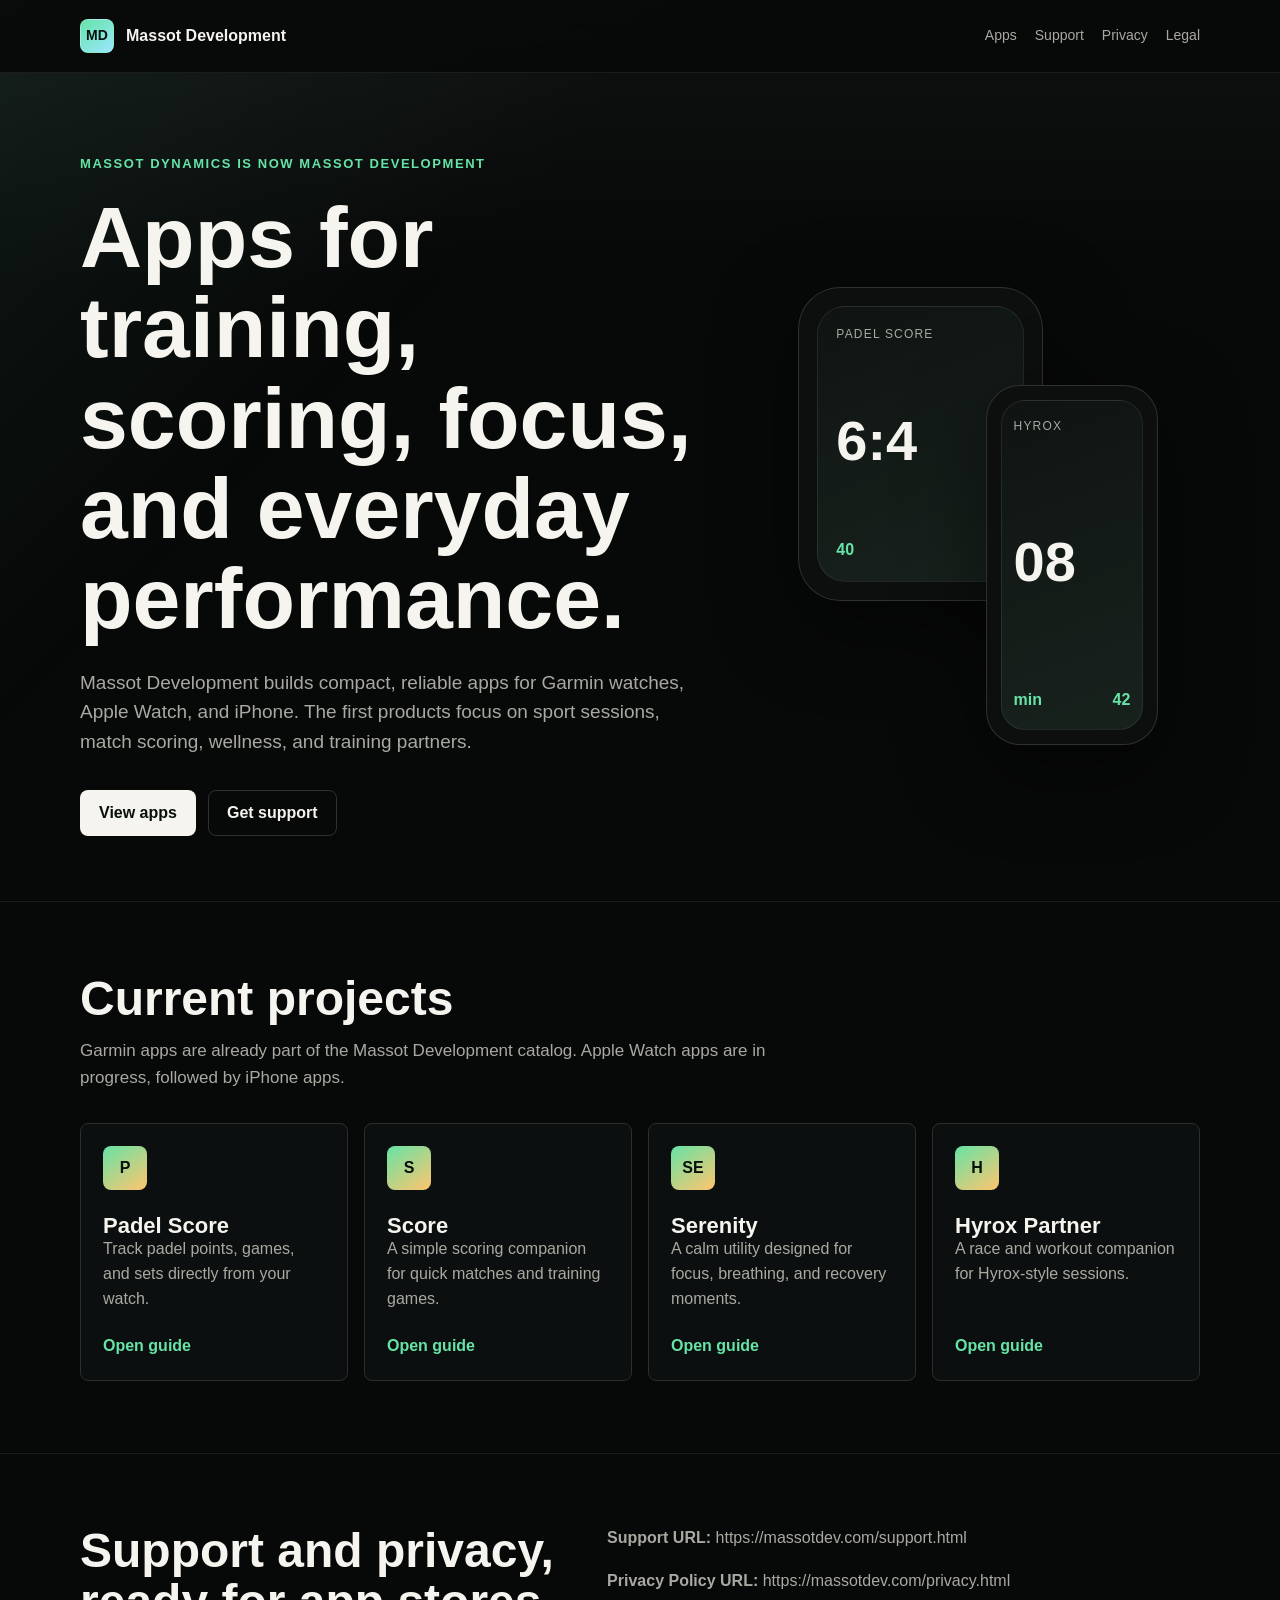
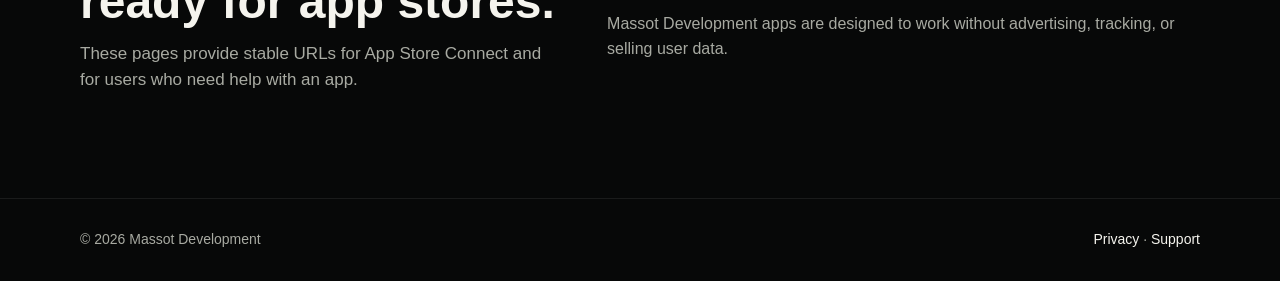
==== index.html @ d807cfc4 "Add Massot Development homepage" ====
<!doctype html>
<html lang="en">
<head>
  <meta charset="utf-8">
  <meta name="viewport" content="width=device-width, initial-scale=1">
  <title>Massot Development</title>
  <meta name="description" content="Massot Development creates focused sport, wellness, and everyday apps for Garmin watches, Apple Watch, and iPhone.">
  <link rel="stylesheet" href="/styles.css">
</head>
<body>
  <div class="page">
    <header class="header">
      <nav class="nav" aria-label="Main navigation">
        <a class="brand" href="/">
          <span class="brand-mark">MD</span>
          <span>Massot Development</span>
        </a>
        <div class="nav-links">
          <a href="/apps.html">Apps</a>
          <a href="/support.html">Support</a>
          <a href="/privacy.html">Privacy</a>
          <a href="/legal.html">Legal</a>
        </div>
      </nav>
    </header>

    <main>
      <div class="shell hero">
        <div>
          <p class="kicker">Massot Dynamics is now Massot Development</p>
          <h1>Apps for training, scoring, focus, and everyday performance.</h1>
          <p class="lead">Massot Development builds compact, reliable apps for Garmin watches, Apple Watch, and iPhone. The first products focus on sport sessions, match scoring, wellness, and training partners.</p>
          <div class="actions">
            <a class="button" href="/apps.html">View apps</a>
            <a class="button secondary" href="/support.html">Get support</a>
          </div>
        </div>

        <div class="device-board" aria-hidden="true">
          <div class="watch-stack">
            <div class="watch">
              <div class="screen">
                <span class="micro-label">Padel Score</span>
                <span class="score">6:4</span>
                <div class="stat-row"><span>40</span><span>30</span></div>
              </div>
            </div>
            <div class="phone">
              <div class="screen">
                <span class="micro-label">Hyrox</span>
                <span class="score">08</span>
                <div class="stat-row"><span>min</span><span>42</span></div>
              </div>
            </div>
          </div>
        </div>
      </div>

      <section>
        <div class="shell">
          <div class="section-head">
            <h2>Current projects</h2>
            <p>Garmin apps are already part of the Massot Development catalog. Apple Watch apps are in progress, followed by iPhone apps.</p>
          </div>
          <div class="grid">
            <article class="card">
              <div>
                <div class="app-icon">P</div>
                <h3>Padel Score</h3>
                <p>Track padel points, games, and sets directly from your watch.</p>
              </div>
              <a class="card-link" href="/apps/padel-score.html">Open guide</a>
            </article>
            <article class="card">
              <div>
                <div class="app-icon">S</div>
                <h3>Score</h3>
                <p>A simple scoring companion for quick matches and training games.</p>
              </div>
              <a class="card-link" href="/apps/score.html">Open guide</a>
            </article>
            <article class="card">
              <div>
                <div class="app-icon">SE</div>
                <h3>Serenity</h3>
                <p>A calm utility designed for focus, breathing, and recovery moments.</p>
              </div>
              <a class="card-link" href="/apps/serenity.html">Open guide</a>
            </article>
            <article class="card">
              <div>
                <div class="app-icon">H</div>
                <h3>Hyrox Partner</h3>
                <p>A race and workout companion for Hyrox-style sessions.</p>
              </div>
              <a class="card-link" href="/apps/hyrox-partner.html">Open guide</a>
            </article>
          </div>
        </div>
      </section>

      <section>
        <div class="shell two-col">
          <div class="section-head">
            <h2>Support and privacy, ready for app stores.</h2>
            <p>These pages provide stable URLs for App Store Connect and for users who need help with an app.</p>
          </div>
          <div class="text-block">
            <p><strong>Support URL:</strong> <a href="https://massotdev.com/support.html">https://massotdev.com/support.html</a></p>
            <p><strong>Privacy Policy URL:</strong> <a href="https://massotdev.com/privacy.html">https://massotdev.com/privacy.html</a></p>
            <p>Massot Development apps are designed to work without advertising, tracking, or selling user data.</p>
          </div>
        </div>
      </section>
    </main>

    <footer class="footer">
      <div class="footer-inner">
        <span>© 2026 Massot Development</span>
        <span><a href="/privacy.html">Privacy</a> · <a href="/support.html">Support</a></span>
      </div>
    </footer>
  </div>
</body>
</html>
---- styles.css ----
:root {
  color-scheme: dark;
  --bg: #070808;
  --panel: #101312;
  --panel-2: #151817;
  --text: #f5f4ee;
  --muted: #a8aaa2;
  --line: #2a2f2b;
  --accent: #66e3a6;
  --accent-2: #9be7ff;
  --warn: #ffc56d;
  --radius: 8px;
}

* {
  box-sizing: border-box;
}

html {
  scroll-behavior: smooth;
}

body {
  margin: 0;
  background: var(--bg);
  color: var(--text);
  font-family: -apple-system, BlinkMacSystemFont, "Segoe UI", Roboto, Helvetica, Arial, sans-serif;
  line-height: 1.55;
}

body::before {
  content: "";
  position: fixed;
  inset: 0;
  pointer-events: none;
  background:
    linear-gradient(135deg, rgba(102, 227, 166, 0.08), transparent 34%),
    linear-gradient(180deg, rgba(255, 255, 255, 0.04), transparent 32%);
}

a {
  color: inherit;
  text-decoration: none;
}

p {
  margin: 0;
}

.page {
  min-height: 100vh;
  position: relative;
}

.header {
  position: sticky;
  top: 0;
  z-index: 10;
  border-bottom: 1px solid rgba(255, 255, 255, 0.08);
  background: rgba(7, 8, 8, 0.88);
  backdrop-filter: blur(16px);
}

.nav {
  width: min(1120px, calc(100% - 32px));
  margin: 0 auto;
  min-height: 72px;
  display: flex;
  align-items: center;
  justify-content: space-between;
  gap: 24px;
}

.brand {
  display: inline-flex;
  align-items: center;
  gap: 12px;
  font-weight: 700;
  letter-spacing: 0;
}

.brand-mark {
  width: 34px;
  height: 34px;
  border: 1px solid rgba(255, 255, 255, 0.16);
  border-radius: 8px;
  display: grid;
  place-items: center;
  color: #08100d;
  background: linear-gradient(145deg, var(--accent), var(--accent-2));
  font-size: 14px;
  font-weight: 800;
}

.nav-links {
  display: flex;
  align-items: center;
  gap: 18px;
  color: var(--muted);
  font-size: 14px;
}

.nav-links a:hover,
.nav-links a[aria-current="page"] {
  color: var(--text);
}

.shell {
  width: min(1120px, calc(100% - 32px));
  margin: 0 auto;
}

.hero {
  min-height: calc(100vh - 72px);
  display: grid;
  grid-template-columns: minmax(0, 1.05fr) minmax(300px, 0.75fr);
  align-items: center;
  gap: 56px;
  padding: 64px 0 48px;
}

.kicker {
  color: var(--accent);
  font-size: 13px;
  font-weight: 700;
  letter-spacing: 0.12em;
  text-transform: uppercase;
  margin-bottom: 18px;
}

h1,
h2,
h3 {
  line-height: 1.05;
  margin: 0;
  letter-spacing: 0;
}

h1 {
  max-width: 780px;
  font-size: clamp(42px, 8vw, 86px);
}

h2 {
  font-size: clamp(30px, 4vw, 48px);
}

h3 {
  font-size: 22px;
}

.lead {
  max-width: 650px;
  margin-top: 24px;
  color: var(--muted);
  font-size: 19px;
}

.actions {
  display: flex;
  flex-wrap: wrap;
  gap: 12px;
  margin-top: 34px;
}

.button {
  min-height: 46px;
  display: inline-flex;
  align-items: center;
  justify-content: center;
  border-radius: 8px;
  padding: 0 18px;
  font-weight: 700;
  border: 1px solid rgba(255, 255, 255, 0.16);
  background: var(--text);
  color: #07100b;
}

.button.secondary {
  background: transparent;
  color: var(--text);
}

.device-board {
  min-height: 520px;
  display: grid;
  place-items: center;
}

.watch-stack {
  width: min(360px, 100%);
  aspect-ratio: 0.72;
  position: relative;
}

.watch,
.phone {
  position: absolute;
  border: 1px solid rgba(255, 255, 255, 0.14);
  background: #0c0f0e;
  box-shadow: 0 24px 80px rgba(0, 0, 0, 0.5);
}

.watch {
  width: 68%;
  aspect-ratio: 0.78;
  border-radius: 42px;
  left: 0;
  top: 42px;
  padding: 18px;
}

.phone {
  width: 48%;
  aspect-ratio: 0.48;
  border-radius: 34px;
  right: 0;
  bottom: 0;
  padding: 14px;
}

.screen {
  width: 100%;
  height: 100%;
  border-radius: 28px;
  background: linear-gradient(160deg, #0f1412, #18221d);
  border: 1px solid rgba(255, 255, 255, 0.08);
  padding: 18px;
  display: flex;
  flex-direction: column;
  justify-content: space-between;
}

.phone .screen {
  border-radius: 24px;
  padding: 16px 12px;
}

.score {
  font-size: 56px;
  font-weight: 800;
  line-height: 1;
}

.micro-label {
  color: var(--muted);
  font-size: 12px;
  text-transform: uppercase;
  letter-spacing: 0.1em;
}

.stat-row {
  display: flex;
  justify-content: space-between;
  gap: 10px;
  color: var(--accent);
  font-weight: 800;
}

section {
  padding: 72px 0;
  border-top: 1px solid rgba(255, 255, 255, 0.08);
}

.section-head {
  max-width: 720px;
  margin-bottom: 32px;
}

.section-head p {
  margin-top: 14px;
  color: var(--muted);
  font-size: 17px;
}

.grid {
  display: grid;
  grid-template-columns: repeat(4, minmax(0, 1fr));
  gap: 16px;
}

.card {
  min-height: 230px;
  border: 1px solid var(--line);
  border-radius: var(--radius);
  background: rgba(16, 19, 18, 0.72);
  padding: 22px;
  display: flex;
  flex-direction: column;
  justify-content: space-between;
}

.card p,
.text-block p,
.legal p,
.legal li {
  color: var(--muted);
}

.app-icon {
  width: 44px;
  height: 44px;
  border-radius: 8px;
  display: grid;
  place-items: center;
  color: #07100b;
  font-weight: 900;
  background: linear-gradient(145deg, var(--accent), var(--warn));
  margin-bottom: 24px;
}

.card-link {
  margin-top: 22px;
  color: var(--accent);
  font-weight: 700;
}

.two-col {
  display: grid;
  grid-template-columns: 0.9fr 1.1fr;
  gap: 42px;
  align-items: start;
}

.text-block {
  display: grid;
  gap: 18px;
}

.list {
  margin: 0;
  padding-left: 20px;
  color: var(--muted);
}

.list li + li {
  margin-top: 10px;
}

.page-title {
  padding: 82px 0 42px;
}

.page-title p {
  max-width: 760px;
  margin-top: 18px;
  color: var(--muted);
  font-size: 18px;
}

.legal {
  max-width: 820px;
  padding-bottom: 82px;
}

.legal h2 {
  font-size: 28px;
  margin-top: 36px;
  margin-bottom: 12px;
}

.legal ul {
  margin-top: 12px;
}

.footer {
  border-top: 1px solid rgba(255, 255, 255, 0.08);
  color: var(--muted);
  padding: 30px 0;
}

.footer-inner {
  width: min(1120px, calc(100% - 32px));
  margin: 0 auto;
  display: flex;
  justify-content: space-between;
  gap: 18px;
  flex-wrap: wrap;
  font-size: 14px;
}

.footer a {
  color: var(--text);
}

@media (max-width: 900px) {
  .hero,
  .two-col {
    grid-template-columns: 1fr;
  }

  .hero {
    min-height: auto;
    padding-top: 56px;
  }

  .device-board {
    min-height: 420px;
  }

  .grid {
    grid-template-columns: repeat(2, minmax(0, 1fr));
  }
}

@media (max-width: 640px) {
  .nav {
    align-items: flex-start;
    flex-direction: column;
    padding: 16px 0;
    gap: 14px;
  }

  .nav-links {
    width: 100%;
    overflow-x: auto;
    padding-bottom: 4px;
  }

  h1 {
    font-size: 44px;
  }

  .lead {
    font-size: 17px;
  }

  .grid {
    grid-template-columns: 1fr;
  }

  section {
    padding: 52px 0;
  }
}
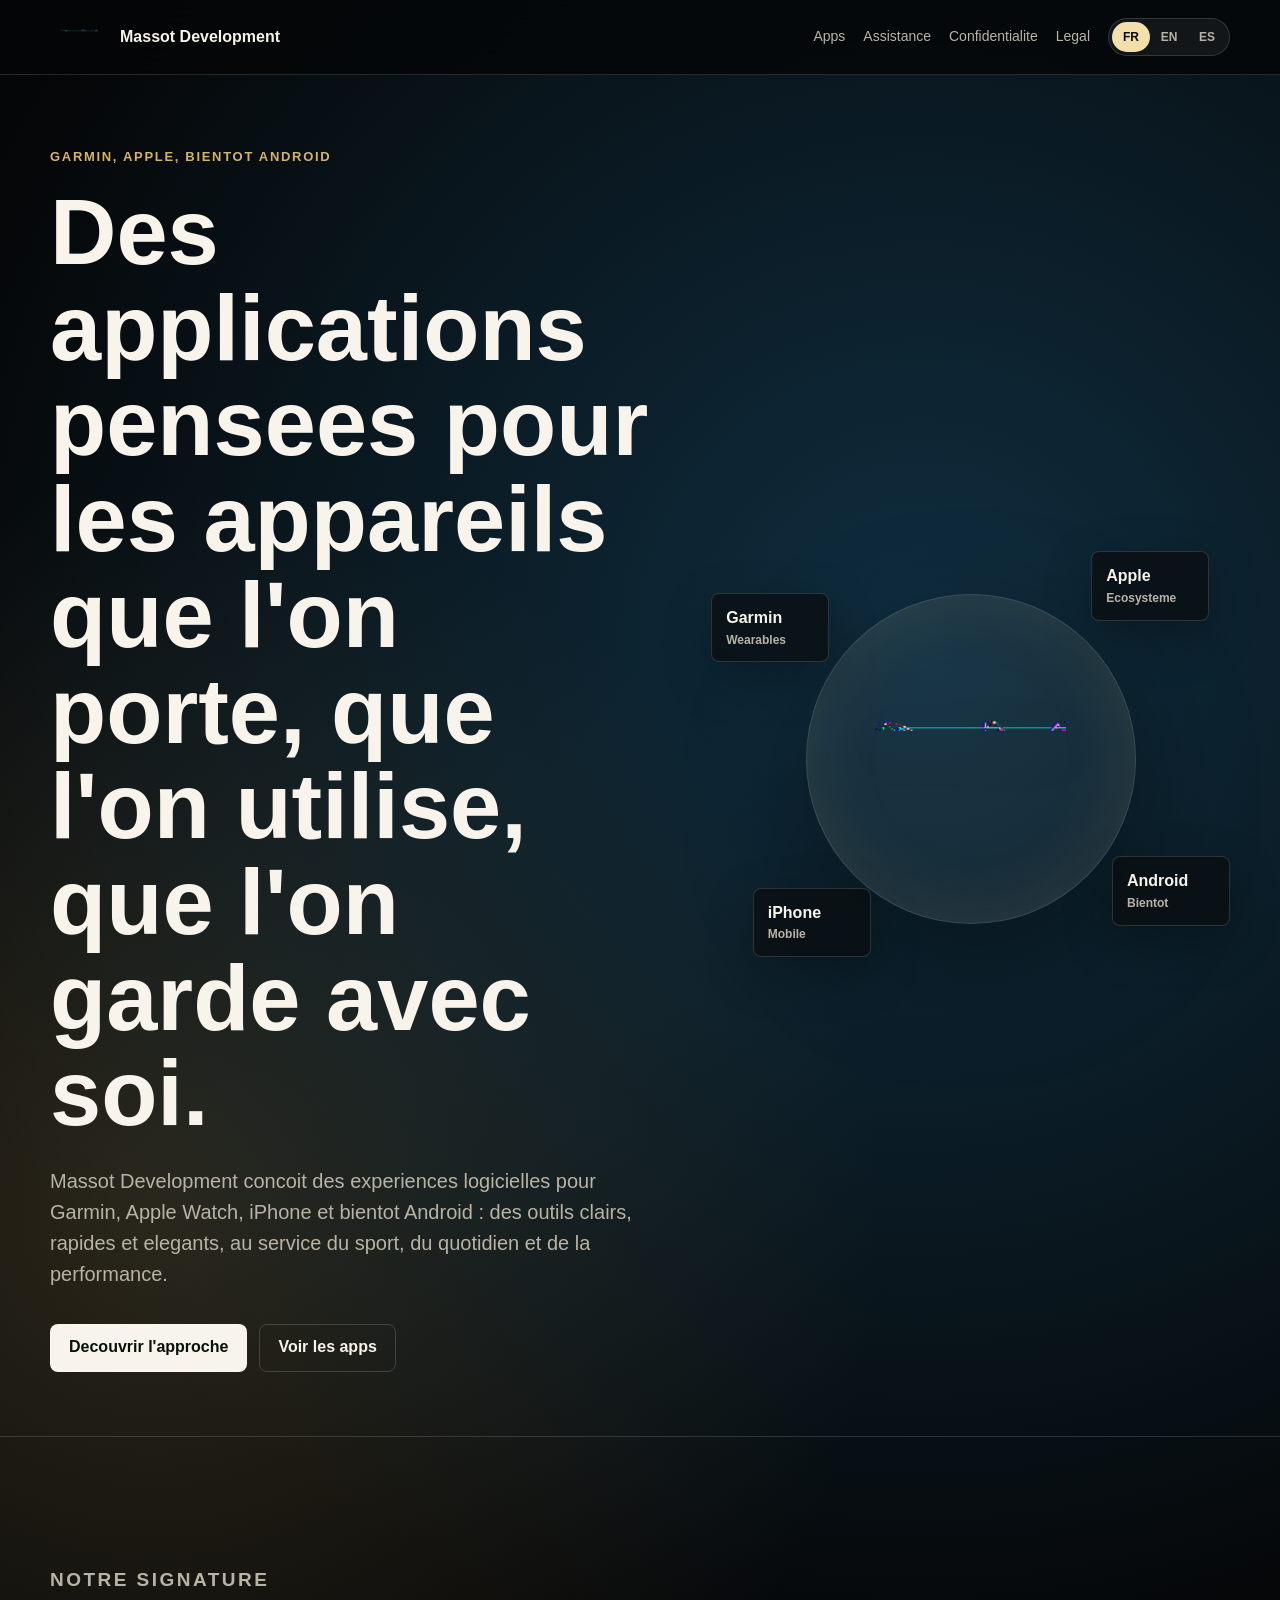
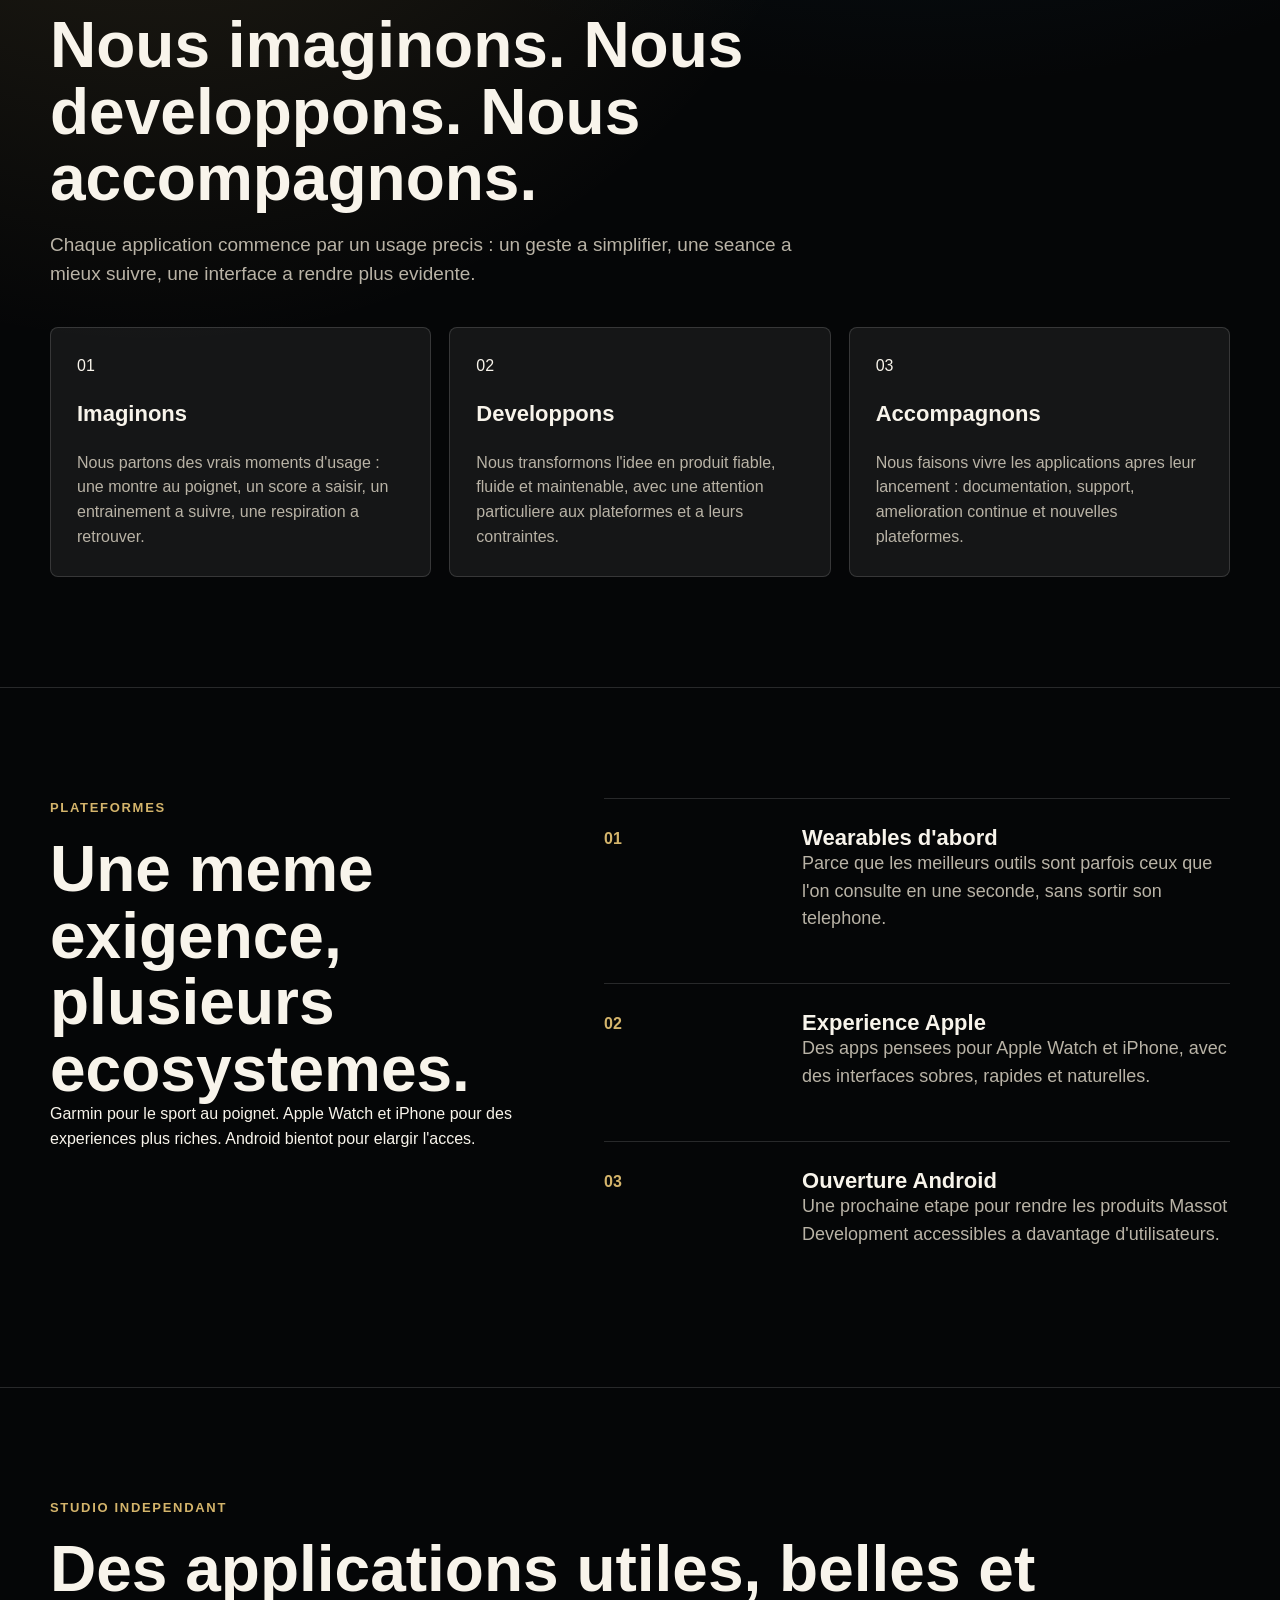
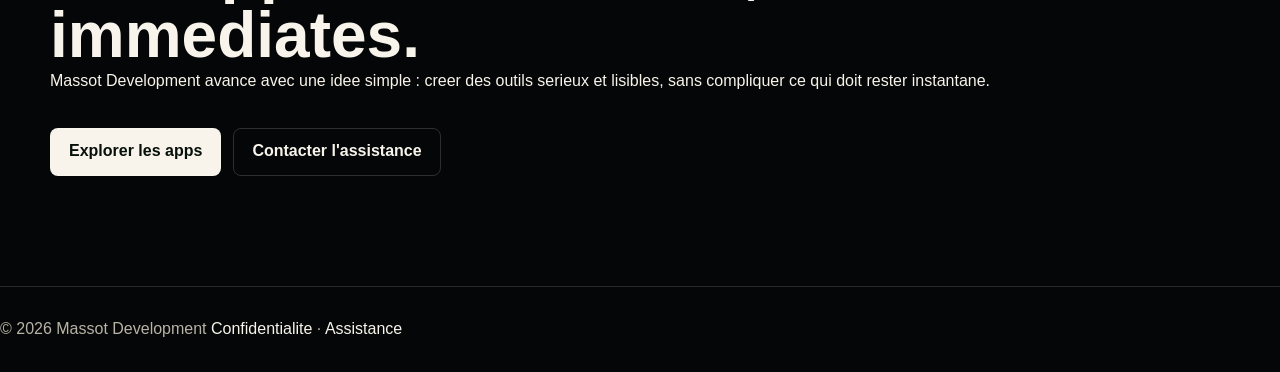
==== commit f887bcae: "Redesign Massot Development homepage" ====
--- a/index.html
+++ b/index.html
@@ -1,125 +1,233 @@
 <!doctype html>
-<html lang="en">
+<html lang="fr">
 <head>
   <meta charset="utf-8">
   <meta name="viewport" content="width=device-width, initial-scale=1">
   <title>Massot Development</title>
-  <meta name="description" content="Massot Development creates focused sport, wellness, and everyday apps for Garmin watches, Apple Watch, and iPhone.">
+  <meta name="description" content="Massot Development concoit des applications pour Garmin, Apple Watch, iPhone et bientot Android.">
   <link rel="stylesheet" href="/styles.css">
 </head>
 <body>
   <div class="page">
     <header class="header">
-      <nav class="nav" aria-label="Main navigation">
+      <nav class="nav" aria-label="Navigation principale">
         <a class="brand" href="/">
           <span class="brand-mark">MD</span>
           <span>Massot Development</span>
         </a>
         <div class="nav-links">
-          <a href="/apps.html">Apps</a>
-          <a href="/support.html">Support</a>
-          <a href="/privacy.html">Privacy</a>
-          <a href="/legal.html">Legal</a>
+          <a href="/apps.html" data-i18n="navApps">Apps</a>
+          <a href="/support.html" data-i18n="navSupport">Assistance</a>
+          <a href="/privacy.html" data-i18n="navPrivacy">Confidentialite</a>
+          <a href="/legal.html" data-i18n="navLegal">Legal</a>
+          <div class="lang-switch" aria-label="Language selector">
+            <button type="button" class="is-active" data-lang="fr">FR</button>
+            <button type="button" data-lang="en">EN</button>
+            <button type="button" data-lang="es">ES</button>
+          </div>
         </div>
       </nav>
     </header>
 
     <main>
-      <div class="shell hero">
-        <div>
-          <p class="kicker">Massot Dynamics is now Massot Development</p>
-          <h1>Apps for training, scoring, focus, and everyday performance.</h1>
-          <p class="lead">Massot Development builds compact, reliable apps for Garmin watches, Apple Watch, and iPhone. The first products focus on sport sessions, match scoring, wellness, and training partners.</p>
+      <section class="shell hero">
+        <div data-reveal>
+          <p class="kicker" data-i18n="kicker">Garmin, Apple, bientot Android</p>
+          <h1 data-i18n="heroTitle">Des applications pensees pour les appareils que l'on porte, que l'on utilise, que l'on garde avec soi.</h1>
+          <p class="lead" data-i18n="heroLead">Massot Development concoit des experiences logicielles pour Garmin, Apple Watch, iPhone et bientot Android : des outils clairs, rapides et elegants, au service du sport, du quotidien et de la performance.</p>
           <div class="actions">
-            <a class="button" href="/apps.html">View apps</a>
-            <a class="button secondary" href="/support.html">Get support</a>
-          </div>
-        </div>
-
-        <div class="device-board" aria-hidden="true">
-          <div class="watch-stack">
-            <div class="watch">
-              <div class="screen">
-                <span class="micro-label">Padel Score</span>
-                <span class="score">6:4</span>
-                <div class="stat-row"><span>40</span><span>30</span></div>
+            <a class="button primary" href="#approach" data-i18n="primaryAction">Decouvrir l'approche</a>
+            <a class="button secondary" href="/apps.html" data-i18n="secondaryAction">Voir les apps</a>
+          </div>
+        </div>
+
+        <div class="orbit" aria-label="Plateformes Massot Development" data-reveal>
+          <div class="orbit-core" aria-hidden="true"></div>
+          <div class="platform-chip chip-garmin">Garmin <span data-i18n="platformGarmin">Wearables</span></div>
+          <div class="platform-chip chip-apple">Apple <span data-i18n="platformApple">Ecosysteme</span></div>
+          <div class="platform-chip chip-android">Android <span data-i18n="platformAndroid">Bientot</span></div>
+          <div class="platform-chip chip-cross">iPhone <span data-i18n="platformCross">Mobile</span></div>
+        </div>
+      </section>
+
+      <section class="section" id="approach">
+        <div class="shell">
+          <div class="section-head" data-reveal>
+            <p class="kicker" data-i18n="manifestoKicker">Notre signature</p>
+            <h2 data-i18n="manifestoTitle">Nous imaginons. Nous developpons. Nous accompagnons.</h2>
+            <p data-i18n="manifestoLead">Chaque application commence par un usage precis : un geste a simplifier, une seance a mieux suivre, une interface a rendre plus evidente.</p>
+          </div>
+
+          <div class="manifesto">
+            <article class="word-card" data-reveal>
+              <span>01</span>
+              <h3 data-i18n="imagineTitle">Imaginons</h3>
+              <p data-i18n="imagineText">Nous partons des vrais moments d'usage : une montre au poignet, un score a saisir, un entrainement a suivre, une respiration a retrouver.</p>
+            </article>
+            <article class="word-card" data-reveal>
+              <span>02</span>
+              <h3 data-i18n="buildTitle">Developpons</h3>
+              <p data-i18n="buildText">Nous transformons l'idee en produit fiable, fluide et maintenable, avec une attention particuliere aux plateformes et a leurs contraintes.</p>
+            </article>
+            <article class="word-card" data-reveal>
+              <span>03</span>
+              <h3 data-i18n="supportTitle">Accompagnons</h3>
+              <p data-i18n="supportText">Nous faisons vivre les applications apres leur lancement : documentation, support, amelioration continue et nouvelles plateformes.</p>
+            </article>
+          </div>
+        </div>
+      </section>
+
+      <section class="section">
+        <div class="shell two-col">
+          <div data-reveal>
+            <p class="kicker" data-i18n="platformsKicker">Plateformes</p>
+            <h2 data-i18n="platformsTitle">Une meme exigence, plusieurs ecosystemes.</h2>
+            <p data-i18n="platformsLead">Garmin pour le sport au poignet. Apple Watch et iPhone pour des experiences plus riches. Android bientot pour elargir l'acces.</p>
+          </div>
+          <div class="flow">
+            <div class="flow-row" data-reveal>
+              <span class="number">01</span>
+              <div>
+                <h3 data-i18n="flow1Title">Wearables d'abord</h3>
+                <p data-i18n="flow1Text">Parce que les meilleurs outils sont parfois ceux que l'on consulte en une seconde, sans sortir son telephone.</p>
               </div>
             </div>
-            <div class="phone">
-              <div class="screen">
-                <span class="micro-label">Hyrox</span>
-                <span class="score">08</span>
-                <div class="stat-row"><span>min</span><span>42</span></div>
+            <div class="flow-row" data-reveal>
+              <span class="number">02</span>
+              <div>
+                <h3 data-i18n="flow2Title">Experience Apple</h3>
+                <p data-i18n="flow2Text">Des apps pensees pour Apple Watch et iPhone, avec des interfaces sobres, rapides et naturelles.</p>
               </div>
             </div>
-          </div>
-        </div>
-      </div>
-
-      <section>
-        <div class="shell">
-          <div class="section-head">
-            <h2>Current projects</h2>
-            <p>Garmin apps are already part of the Massot Development catalog. Apple Watch apps are in progress, followed by iPhone apps.</p>
-          </div>
-          <div class="grid">
-            <article class="card">
+            <div class="flow-row" data-reveal>
+              <span class="number">03</span>
               <div>
-                <div class="app-icon">P</div>
-                <h3>Padel Score</h3>
-                <p>Track padel points, games, and sets directly from your watch.</p>
+                <h3 data-i18n="flow3Title">Ouverture Android</h3>
+                <p data-i18n="flow3Text">Une prochaine etape pour rendre les produits Massot Development accessibles a davantage d'utilisateurs.</p>
               </div>
-              <a class="card-link" href="/apps/padel-score.html">Open guide</a>
-            </article>
-            <article class="card">
-              <div>
-                <div class="app-icon">S</div>
-                <h3>Score</h3>
-                <p>A simple scoring companion for quick matches and training games.</p>
-              </div>
-              <a class="card-link" href="/apps/score.html">Open guide</a>
-            </article>
-            <article class="card">
-              <div>
-                <div class="app-icon">SE</div>
-                <h3>Serenity</h3>
-                <p>A calm utility designed for focus, breathing, and recovery moments.</p>
-              </div>
-              <a class="card-link" href="/apps/serenity.html">Open guide</a>
-            </article>
-            <article class="card">
-              <div>
-                <div class="app-icon">H</div>
-                <h3>Hyrox Partner</h3>
-                <p>A race and workout companion for Hyrox-style sessions.</p>
-              </div>
-              <a class="card-link" href="/apps/hyrox-partner.html">Open guide</a>
-            </article>
-          </div>
-        </div>
-      </section>
-
-      <section>
-        <div class="shell two-col">
-          <div class="section-head">
-            <h2>Support and privacy, ready for app stores.</h2>
-            <p>These pages provide stable URLs for App Store Connect and for users who need help with an app.</p>
-          </div>
-          <div class="text-block">
-            <p><strong>Support URL:</strong> <a href="https://massotdev.com/support.html">https://massotdev.com/support.html</a></p>
-            <p><strong>Privacy Policy URL:</strong> <a href="https://massotdev.com/privacy.html">https://massotdev.com/privacy.html</a></p>
-            <p>Massot Development apps are designed to work without advertising, tracking, or selling user data.</p>
+            </div>
+          </div>
+        </div>
+      </section>
+
+      <section class="section final-cta">
+        <div class="shell" data-reveal>
+          <p class="kicker" data-i18n="ctaKicker">Studio independant</p>
+          <h2 data-i18n="ctaTitle">Des applications utiles, belles et immediates.</h2>
+          <p data-i18n="ctaLead">Massot Development avance avec une idee simple : creer des outils serieux et lisibles, sans compliquer ce qui doit rester instantane.</p>
+          <div class="actions">
+            <a class="button primary" href="/apps.html" data-i18n="ctaApps">Explorer les apps</a>
+            <a class="button secondary" href="/support.html" data-i18n="ctaSupport">Contacter l'assistance</a>
           </div>
         </div>
       </section>
     </main>
 
     <footer class="footer">
-      <div class="footer-inner">
-        <span>© 2026 Massot Development</span>
-        <span><a href="/privacy.html">Privacy</a> · <a href="/support.html">Support</a></span>
-      </div>
+      <span>© 2026 Massot Development</span>
+      <span><a href="/privacy.html" data-i18n="footerPrivacy">Confidentialite</a> · <a href="/support.html" data-i18n="footerSupport">Assistance</a></span>
     </footer>
   </div>
+
+  <script>
+    const copy = {
+      fr: {
+        navApps: 'Apps', navSupport: 'Assistance', navPrivacy: 'Confidentialite', navLegal: 'Legal',
+        kicker: 'Garmin, Apple, bientot Android',
+        heroTitle: "Des applications pensees pour les appareils que l'on porte, que l'on utilise, que l'on garde avec soi.",
+        heroLead: 'Massot Development concoit des experiences logicielles pour Garmin, Apple Watch, iPhone et bientot Android : des outils clairs, rapides et elegants, au service du sport, du quotidien et de la performance.',
+        primaryAction: "Decouvrir l'approche", secondaryAction: 'Voir les apps',
+        platformGarmin: 'Wearables', platformApple: 'Ecosysteme', platformAndroid: 'Bientot', platformCross: 'Mobile',
+        manifestoKicker: 'Notre signature', manifestoTitle: 'Nous imaginons. Nous developpons. Nous accompagnons.',
+        manifestoLead: 'Chaque application commence par un usage precis : un geste a simplifier, une seance a mieux suivre, une interface a rendre plus evidente.',
+        imagineTitle: 'Imaginons', imagineText: "Nous partons des vrais moments d'usage : une montre au poignet, un score a saisir, un entrainement a suivre, une respiration a retrouver.",
+        buildTitle: 'Developpons', buildText: "Nous transformons l'idee en produit fiable, fluide et maintenable, avec une attention particuliere aux plateformes et a leurs contraintes.",
+        supportTitle: 'Accompagnons', supportText: 'Nous faisons vivre les applications apres leur lancement : documentation, support, amelioration continue et nouvelles plateformes.',
+        platformsKicker: 'Plateformes', platformsTitle: 'Une meme exigence, plusieurs ecosystemes.',
+        platformsLead: "Garmin pour le sport au poignet. Apple Watch et iPhone pour des experiences plus riches. Android bientot pour elargir l'acces.",
+        flow1Title: "Wearables d'abord", flow1Text: "Parce que les meilleurs outils sont parfois ceux que l'on consulte en une seconde, sans sortir son telephone.",
+        flow2Title: 'Experience Apple', flow2Text: 'Des apps pensees pour Apple Watch et iPhone, avec des interfaces sobres, rapides et naturelles.',
+        flow3Title: 'Ouverture Android', flow3Text: 'Une prochaine etape pour rendre les produits Massot Development accessibles a davantage d\'utilisateurs.',
+        ctaKicker: 'Studio independant', ctaTitle: 'Des applications utiles, belles et immediates.',
+        ctaLead: 'Massot Development avance avec une idee simple : creer des outils serieux et lisibles, sans compliquer ce qui doit rester instantane.',
+        ctaApps: 'Explorer les apps', ctaSupport: "Contacter l'assistance", footerPrivacy: 'Confidentialite', footerSupport: 'Assistance'
+      },
+      en: {
+        navApps: 'Apps', navSupport: 'Support', navPrivacy: 'Privacy', navLegal: 'Legal',
+        kicker: 'Garmin, Apple, soon Android',
+        heroTitle: 'Applications designed for the devices people wear, use, and keep close.',
+        heroLead: 'Massot Development builds software experiences for Garmin, Apple Watch, iPhone, and soon Android: clear, fast, elegant tools for sport, everyday life, and performance.',
+        primaryAction: 'Discover the approach', secondaryAction: 'View apps',
+        platformGarmin: 'Wearables', platformApple: 'Ecosystem', platformAndroid: 'Soon', platformCross: 'Mobile',
+        manifestoKicker: 'Our signature', manifestoTitle: 'We imagine. We build. We support.',
+        manifestoLead: 'Every app starts with a precise use case: a gesture to simplify, a session to track better, an interface to make obvious.',
+        imagineTitle: 'Imagine', imagineText: 'We start from real moments of use: a watch on the wrist, a score to enter, a workout to follow, a calmer rhythm to recover.',
+        buildTitle: 'Build', buildText: 'We turn ideas into reliable, fluid, maintainable products, with careful attention to each platform and its constraints.',
+        supportTitle: 'Support', supportText: 'We keep apps alive after launch through documentation, support, continuous improvement, and new platforms.',
+        platformsKicker: 'Platforms', platformsTitle: 'One standard, several ecosystems.',
+        platformsLead: 'Garmin for sport on the wrist. Apple Watch and iPhone for richer experiences. Android soon to make access wider.',
+        flow1Title: 'Wearables first', flow1Text: 'Because the best tools are sometimes the ones you check in one second, without taking out your phone.',
+        flow2Title: 'Apple experience', flow2Text: 'Apps designed for Apple Watch and iPhone, with calm, quick, natural interfaces.',
+        flow3Title: 'Android opening', flow3Text: 'The next step toward making Massot Development products available to more users.',
+        ctaKicker: 'Independent studio', ctaTitle: 'Useful, beautiful, immediate applications.',
+        ctaLead: 'Massot Development moves with a simple idea: create serious, readable tools without complicating what should stay instant.',
+        ctaApps: 'Explore apps', ctaSupport: 'Contact support', footerPrivacy: 'Privacy', footerSupport: 'Support'
+      },
+      es: {
+        navApps: 'Apps', navSupport: 'Soporte', navPrivacy: 'Privacidad', navLegal: 'Legal',
+        kicker: 'Garmin, Apple, pronto Android',
+        heroTitle: 'Aplicaciones pensadas para los dispositivos que llevamos, usamos y tenemos siempre cerca.',
+        heroLead: 'Massot Development crea experiencias de software para Garmin, Apple Watch, iPhone y pronto Android: herramientas claras, rapidas y elegantes para el deporte, la vida diaria y el rendimiento.',
+        primaryAction: 'Descubrir el enfoque', secondaryAction: 'Ver apps',
+        platformGarmin: 'Wearables', platformApple: 'Ecosistema', platformAndroid: 'Pronto', platformCross: 'Movil',
+        manifestoKicker: 'Nuestra firma', manifestoTitle: 'Imaginamos. Desarrollamos. Acompanamos.',
+        manifestoLead: 'Cada aplicacion empieza con un uso concreto: un gesto que simplificar, una sesion que seguir mejor, una interfaz que hacer evidente.',
+        imagineTitle: 'Imaginamos', imagineText: 'Partimos de momentos reales: un reloj en la muneca, una puntuacion que anotar, un entrenamiento que seguir, una calma que recuperar.',
+        buildTitle: 'Desarrollamos', buildText: 'Convertimos ideas en productos fiables, fluidos y mantenibles, con atencion a cada plataforma y a sus limitaciones.',
+        supportTitle: 'Acompanamos', supportText: 'Hacemos vivir las aplicaciones despues del lanzamiento: documentacion, soporte, mejora continua y nuevas plataformas.',
+        platformsKicker: 'Plataformas', platformsTitle: 'La misma exigencia, varios ecosistemas.',
+        platformsLead: 'Garmin para el deporte en la muneca. Apple Watch e iPhone para experiencias mas ricas. Android pronto para ampliar el acceso.',
+        flow1Title: 'Wearables primero', flow1Text: 'Porque las mejores herramientas a veces son las que consultas en un segundo, sin sacar el telefono.',
+        flow2Title: 'Experiencia Apple', flow2Text: 'Apps pensadas para Apple Watch e iPhone, con interfaces sobrias, rapidas y naturales.',
+        flow3Title: 'Apertura Android', flow3Text: 'El siguiente paso para hacer que los productos de Massot Development lleguen a mas usuarios.',
+        ctaKicker: 'Estudio independiente', ctaTitle: 'Aplicaciones utiles, bonitas e inmediatas.',
+        ctaLead: 'Massot Development avanza con una idea simple: crear herramientas serias y legibles sin complicar lo que debe seguir siendo inmediato.',
+        ctaApps: 'Explorar apps', ctaSupport: 'Contactar soporte', footerPrivacy: 'Privacidad', footerSupport: 'Soporte'
+      }
+    };
+
+    const languageButtons = document.querySelectorAll('[data-lang]');
+    const translatable = document.querySelectorAll('[data-i18n]');
+
+    function setLanguage(lang) {
+      const dictionary = copy[lang] || copy.fr;
+      document.documentElement.lang = lang;
+      translatable.forEach((node) => {
+        const key = node.dataset.i18n;
+        if (dictionary[key]) node.textContent = dictionary[key];
+      });
+      languageButtons.forEach((button) => {
+        button.classList.toggle('is-active', button.dataset.lang === lang);
+      });
+      localStorage.setItem('massotdev-language', lang);
+    }
+
+    languageButtons.forEach((button) => {
+      button.addEventListener('click', () => setLanguage(button.dataset.lang));
+    });
+
+    const revealObserver = new IntersectionObserver((entries) => {
+      entries.forEach((entry) => {
+        if (entry.isIntersecting) {
+          entry.target.classList.add('is-visible');
+          revealObserver.unobserve(entry.target);
+        }
+      });
+    }, { threshold: 0.18 });
+
+    document.querySelectorAll('[data-reveal]').forEach((node) => revealObserver.observe(node));
+    setLanguage(localStorage.getItem('massotdev-language') || 'fr');
+  </script>
 </body>
 </html>
--- a/styles.css
+++ b/styles.css
@@ -1,435 +1,95 @@
 :root {
   color-scheme: dark;
-  --bg: #070808;
-  --panel: #101312;
-  --panel-2: #151817;
-  --text: #f5f4ee;
-  --muted: #a8aaa2;
-  --line: #2a2f2b;
-  --accent: #66e3a6;
-  --accent-2: #9be7ff;
-  --warn: #ffc56d;
+  --bg: #050607;
+  --bg-soft: #0c1114;
+  --panel: rgba(255, 255, 255, 0.065);
+  --panel-strong: rgba(255, 255, 255, 0.11);
+  --text: #f8f4eb;
+  --muted: #b9b3a6;
+  --line: rgba(255, 255, 255, 0.14);
+  --gold: #d4b46b;
+  --gold-soft: #f2dfaa;
+  --blue: #103552;
+  --blue-soft: #1a5574;
   --radius: 8px;
+  --logo: url("[data-uri]");
 }
-
-* {
-  box-sizing: border-box;
-}
-
-html {
-  scroll-behavior: smooth;
-}
-
+* { box-sizing: border-box; }
+html { scroll-behavior: smooth; }
 body {
   margin: 0;
-  background: var(--bg);
+  background: radial-gradient(circle at 72% 18%, rgba(25, 83, 116, .52), transparent 34%), radial-gradient(circle at 12% 34%, rgba(212, 180, 107, .18), transparent 28%), var(--bg);
   color: var(--text);
   font-family: -apple-system, BlinkMacSystemFont, "Segoe UI", Roboto, Helvetica, Arial, sans-serif;
   line-height: 1.55;
+  overflow-x: hidden;
 }
-
-body::before {
-  content: "";
-  position: fixed;
-  inset: 0;
-  pointer-events: none;
-  background:
-    linear-gradient(135deg, rgba(102, 227, 166, 0.08), transparent 34%),
-    linear-gradient(180deg, rgba(255, 255, 255, 0.04), transparent 32%);
-}
-
-a {
-  color: inherit;
-  text-decoration: none;
-}
-
-p {
-  margin: 0;
-}
-
-.page {
-  min-height: 100vh;
-  position: relative;
-}
-
-.header {
-  position: sticky;
-  top: 0;
-  z-index: 10;
-  border-bottom: 1px solid rgba(255, 255, 255, 0.08);
-  background: rgba(7, 8, 8, 0.88);
-  backdrop-filter: blur(16px);
-}
-
-.nav {
-  width: min(1120px, calc(100% - 32px));
-  margin: 0 auto;
-  min-height: 72px;
-  display: flex;
-  align-items: center;
-  justify-content: space-between;
-  gap: 24px;
-}
-
-.brand {
-  display: inline-flex;
-  align-items: center;
-  gap: 12px;
-  font-weight: 700;
-  letter-spacing: 0;
-}
-
-.brand-mark {
-  width: 34px;
-  height: 34px;
-  border: 1px solid rgba(255, 255, 255, 0.16);
-  border-radius: 8px;
-  display: grid;
-  place-items: center;
-  color: #08100d;
-  background: linear-gradient(145deg, var(--accent), var(--accent-2));
-  font-size: 14px;
-  font-weight: 800;
-}
-
-.nav-links {
-  display: flex;
-  align-items: center;
-  gap: 18px;
-  color: var(--muted);
-  font-size: 14px;
-}
-
-.nav-links a:hover,
-.nav-links a[aria-current="page"] {
-  color: var(--text);
-}
-
-.shell {
-  width: min(1120px, calc(100% - 32px));
-  margin: 0 auto;
-}
-
-.hero {
-  min-height: calc(100vh - 72px);
-  display: grid;
-  grid-template-columns: minmax(0, 1.05fr) minmax(300px, 0.75fr);
-  align-items: center;
-  gap: 56px;
-  padding: 64px 0 48px;
-}
-
-.kicker {
-  color: var(--accent);
-  font-size: 13px;
-  font-weight: 700;
-  letter-spacing: 0.12em;
-  text-transform: uppercase;
-  margin-bottom: 18px;
-}
-
-h1,
-h2,
-h3 {
-  line-height: 1.05;
-  margin: 0;
-  letter-spacing: 0;
-}
-
-h1 {
-  max-width: 780px;
-  font-size: clamp(42px, 8vw, 86px);
-}
-
-h2 {
-  font-size: clamp(30px, 4vw, 48px);
-}
-
-h3 {
-  font-size: 22px;
-}
-
-.lead {
-  max-width: 650px;
-  margin-top: 24px;
-  color: var(--muted);
-  font-size: 19px;
-}
-
-.actions {
-  display: flex;
-  flex-wrap: wrap;
-  gap: 12px;
-  margin-top: 34px;
-}
-
-.button {
-  min-height: 46px;
-  display: inline-flex;
-  align-items: center;
-  justify-content: center;
-  border-radius: 8px;
-  padding: 0 18px;
-  font-weight: 700;
-  border: 1px solid rgba(255, 255, 255, 0.16);
-  background: var(--text);
-  color: #07100b;
-}
-
-.button.secondary {
-  background: transparent;
-  color: var(--text);
-}
-
-.device-board {
-  min-height: 520px;
-  display: grid;
-  place-items: center;
-}
-
-.watch-stack {
-  width: min(360px, 100%);
-  aspect-ratio: 0.72;
-  position: relative;
-}
-
-.watch,
-.phone {
-  position: absolute;
-  border: 1px solid rgba(255, 255, 255, 0.14);
-  background: #0c0f0e;
-  box-shadow: 0 24px 80px rgba(0, 0, 0, 0.5);
-}
-
-.watch {
-  width: 68%;
-  aspect-ratio: 0.78;
-  border-radius: 42px;
-  left: 0;
-  top: 42px;
-  padding: 18px;
-}
-
-.phone {
-  width: 48%;
-  aspect-ratio: 0.48;
-  border-radius: 34px;
-  right: 0;
-  bottom: 0;
-  padding: 14px;
-}
-
-.screen {
-  width: 100%;
-  height: 100%;
-  border-radius: 28px;
-  background: linear-gradient(160deg, #0f1412, #18221d);
-  border: 1px solid rgba(255, 255, 255, 0.08);
-  padding: 18px;
-  display: flex;
-  flex-direction: column;
-  justify-content: space-between;
-}
-
-.phone .screen {
-  border-radius: 24px;
-  padding: 16px 12px;
-}
-
-.score {
-  font-size: 56px;
-  font-weight: 800;
-  line-height: 1;
-}
-
-.micro-label {
-  color: var(--muted);
-  font-size: 12px;
-  text-transform: uppercase;
-  letter-spacing: 0.1em;
-}
-
-.stat-row {
-  display: flex;
-  justify-content: space-between;
-  gap: 10px;
-  color: var(--accent);
-  font-weight: 800;
-}
-
-section {
-  padding: 72px 0;
-  border-top: 1px solid rgba(255, 255, 255, 0.08);
-}
-
-.section-head {
-  max-width: 720px;
-  margin-bottom: 32px;
-}
-
-.section-head p {
-  margin-top: 14px;
-  color: var(--muted);
-  font-size: 17px;
-}
-
-.grid {
-  display: grid;
-  grid-template-columns: repeat(4, minmax(0, 1fr));
-  gap: 16px;
-}
-
-.card {
-  min-height: 230px;
-  border: 1px solid var(--line);
-  border-radius: var(--radius);
-  background: rgba(16, 19, 18, 0.72);
-  padding: 22px;
-  display: flex;
-  flex-direction: column;
-  justify-content: space-between;
-}
-
-.card p,
-.text-block p,
-.legal p,
-.legal li {
-  color: var(--muted);
-}
-
-.app-icon {
-  width: 44px;
-  height: 44px;
-  border-radius: 8px;
-  display: grid;
-  place-items: center;
-  color: #07100b;
-  font-weight: 900;
-  background: linear-gradient(145deg, var(--accent), var(--warn));
-  margin-bottom: 24px;
-}
-
-.card-link {
-  margin-top: 22px;
-  color: var(--accent);
-  font-weight: 700;
-}
-
-.two-col {
-  display: grid;
-  grid-template-columns: 0.9fr 1.1fr;
-  gap: 42px;
-  align-items: start;
-}
-
-.text-block {
-  display: grid;
-  gap: 18px;
-}
-
-.list {
-  margin: 0;
-  padding-left: 20px;
-  color: var(--muted);
-}
-
-.list li + li {
-  margin-top: 10px;
-}
-
-.page-title {
-  padding: 82px 0 42px;
-}
-
-.page-title p {
-  max-width: 760px;
-  margin-top: 18px;
-  color: var(--muted);
-  font-size: 18px;
-}
-
-.legal {
-  max-width: 820px;
-  padding-bottom: 82px;
-}
-
-.legal h2 {
-  font-size: 28px;
-  margin-top: 36px;
-  margin-bottom: 12px;
-}
-
-.legal ul {
-  margin-top: 12px;
-}
-
-.footer {
-  border-top: 1px solid rgba(255, 255, 255, 0.08);
-  color: var(--muted);
-  padding: 30px 0;
-}
-
-.footer-inner {
-  width: min(1120px, calc(100% - 32px));
-  margin: 0 auto;
-  display: flex;
-  justify-content: space-between;
-  gap: 18px;
-  flex-wrap: wrap;
-  font-size: 14px;
-}
-
-.footer a {
-  color: var(--text);
-}
-
-@media (max-width: 900px) {
-  .hero,
-  .two-col {
-    grid-template-columns: 1fr;
-  }
-
-  .hero {
-    min-height: auto;
-    padding-top: 56px;
-  }
-
-  .device-board {
-    min-height: 420px;
-  }
-
-  .grid {
-    grid-template-columns: repeat(2, minmax(0, 1fr));
-  }
-}
-
-@media (max-width: 640px) {
-  .nav {
-    align-items: flex-start;
-    flex-direction: column;
-    padding: 16px 0;
-    gap: 14px;
-  }
-
-  .nav-links {
-    width: 100%;
-    overflow-x: auto;
-    padding-bottom: 4px;
-  }
-
-  h1 {
-    font-size: 44px;
-  }
-
-  .lead {
-    font-size: 17px;
-  }
-
-  .grid {
-    grid-template-columns: 1fr;
-  }
-
-  section {
-    padding: 52px 0;
-  }
-}
+a { color: inherit; text-decoration: none; }
+p { margin: 0; }
+.page { min-height: 100vh; position: relative; }
+.header { position: sticky; top: 0; z-index: 20; border-bottom: 1px solid var(--line); background: rgba(5, 6, 7, .78); backdrop-filter: blur(18px); }
+.nav { width: min(1180px, calc(100% - 32px)); margin: 0 auto; min-height: 74px; display: flex; align-items: center; justify-content: space-between; gap: 22px; }
+.brand { display: inline-flex; align-items: center; gap: 12px; font-weight: 800; letter-spacing: 0; }
+.brand-mark { width: 58px; height: 38px; display: block; flex: 0 0 auto; overflow: hidden; color: transparent; font-size: 0; background: var(--logo) center / contain no-repeat; filter: drop-shadow(0 8px 18px rgba(0,0,0,.45)); }
+.nav-links { display: flex; align-items: center; gap: 18px; color: var(--muted); font-size: 14px; }
+.nav-links a:hover, .nav-links a[aria-current="page"] { color: var(--text); }
+.lang-switch { display: inline-flex; padding: 3px; border: 1px solid var(--line); border-radius: 999px; background: rgba(255,255,255,.06); }
+.lang-switch button { min-width: 38px; height: 30px; border: 0; border-radius: 999px; color: var(--muted); background: transparent; font: inherit; font-size: 12px; font-weight: 800; cursor: pointer; }
+.lang-switch button.is-active { color: #07100b; background: var(--gold-soft); }
+.shell { width: min(1180px, calc(100% - 32px)); margin: 0 auto; }
+.hero { min-height: calc(100vh - 74px); display: grid; grid-template-columns: minmax(0, 1.05fr) minmax(320px, .9fr); align-items: center; gap: 56px; padding: 72px 0 64px; }
+.hero-logo { width: min(250px, 58vw); height: auto; display: block; margin-bottom: 28px; filter: drop-shadow(0 28px 54px rgba(0,0,0,.55)); }
+.kicker { color: var(--gold); font-size: 13px; font-weight: 800; letter-spacing: .13em; text-transform: uppercase; margin-bottom: 18px; }
+h1, h2, h3 { line-height: 1.04; margin: 0; letter-spacing: 0; }
+h1 { max-width: 850px; font-size: clamp(44px, 8vw, 92px); }
+h2 { font-size: clamp(34px, 5vw, 64px); }
+h3 { font-size: 22px; }
+.lead { max-width: 690px; margin-top: 24px; color: var(--muted); font-size: 20px; }
+.actions { display: flex; flex-wrap: wrap; gap: 12px; margin-top: 34px; }
+.button { min-height: 48px; display: inline-flex; align-items: center; justify-content: center; border-radius: 8px; padding: 0 18px; font-weight: 800; border: 1px solid rgba(255,255,255,.16); background: var(--text); color: #07100b; }
+.button.secondary { background: transparent; color: var(--text); }
+.orbit { position: relative; min-height: 520px; display: grid; place-items: center; perspective: 1000px; }
+.orbit-core { width: min(330px, 76vw); aspect-ratio: 1; border: 1px solid var(--line); border-radius: 50%; display: grid; place-items: center; background: rgba(255,255,255,.045); box-shadow: inset 0 0 70px rgba(212,180,107,.12), 0 40px 120px rgba(0,0,0,.38); animation: float 6s ease-in-out infinite; }
+.orbit-core::before { content: ""; width: 58%; aspect-ratio: 1; background: var(--logo) center / contain no-repeat; filter: drop-shadow(0 18px 30px rgba(0,0,0,.45)); }
+.platform-chip { position: absolute; min-width: 118px; padding: 12px 14px; border: 1px solid var(--line); border-radius: 8px; background: rgba(10,14,17,.76); box-shadow: 0 16px 48px rgba(0,0,0,.28); color: var(--text); font-weight: 800; }
+.platform-chip span { display: block; color: var(--muted); font-size: 12px; font-weight: 600; }
+.chip-garmin { left: 0; top: 18%; }
+.chip-apple { right: 4%; top: 10%; }
+.chip-android { right: 0; bottom: 18%; }
+.chip-cross { left: 8%; bottom: 12%; }
+.section { padding: 110px 0; border-top: 1px solid var(--line); }
+.section-head { max-width: 790px; margin-bottom: 38px; }
+.section-head p { margin-top: 18px; color: var(--muted); font-size: 19px; }
+.manifesto { display: grid; grid-template-columns: repeat(3, minmax(0, 1fr)); gap: 18px; }
+.word-card { min-height: 250px; border: 1px solid var(--line); border-radius: var(--radius); background: var(--panel); padding: 26px; display: flex; flex-direction: column; justify-content: space-between; transform: translateY(28px); opacity: 0; transition: transform .8s cubic-bezier(.2,.8,.2,1), opacity .8s ease, background .35s ease; }
+.word-card.is-visible { transform: translateY(0); opacity: 1; }
+.word-card:hover { background: var(--panel-strong); }
+.word-card strong { color: var(--gold-soft); font-size: clamp(34px, 5vw, 56px); line-height: 1; }
+.word-card p { color: var(--muted); }
+.flow { display: grid; gap: 22px; }
+.flow-row { display: grid; grid-template-columns: 170px 1fr; gap: 28px; align-items: start; padding: 28px 0; border-top: 1px solid var(--line); transform: translateX(-26px); opacity: 0; transition: transform .75s ease, opacity .75s ease; }
+.flow-row.is-visible { transform: translateX(0); opacity: 1; }
+.flow-row .number { color: var(--gold); font-weight: 900; }
+.flow-row p { color: var(--muted); font-size: 18px; max-width: 760px; }
+.page-title { padding: 82px 0 42px; }
+.page-title p { max-width: 760px; margin-top: 18px; color: var(--muted); font-size: 18px; }
+.grid { display: grid; grid-template-columns: repeat(4, minmax(0, 1fr)); gap: 16px; }
+.card { min-height: 230px; border: 1px solid var(--line); border-radius: var(--radius); background: var(--panel); padding: 22px; display: flex; flex-direction: column; justify-content: space-between; }
+.card p, .text-block p, .legal p, .legal li { color: var(--muted); }
+.app-icon { width: 44px; height: 44px; border-radius: 8px; display: grid; place-items: center; color: #07100b; font-weight: 900; background: linear-gradient(145deg, var(--gold), var(--gold-soft)); margin-bottom: 24px; }
+.card-link { margin-top: 22px; color: var(--gold-soft); font-weight: 800; }
+.two-col { display: grid; grid-template-columns: .9fr 1.1fr; gap: 42px; align-items: start; }
+.text-block { display: grid; gap: 18px; }
+.list { margin: 0; padding-left: 20px; color: var(--muted); }
+.list li + li { margin-top: 10px; }
+.legal { max-width: 820px; padding-bottom: 82px; }
+.legal h2 { font-size: 28px; margin-top: 36px; margin-bottom: 12px; }
+.legal ul { margin-top: 12px; }
+.footer { border-top: 1px solid var(--line); color: var(--muted); padding: 30px 0; }
+.footer-inner { width: min(1180px, calc(100% - 32px)); margin: 0 auto; display: flex; justify-content: space-between; gap: 18px; flex-wrap: wrap; font-size: 14px; }
+.footer a { color: var(--text); }
+[data-reveal] { opacity: 0; transform: translateY(34px); transition: opacity .8s ease, transform .8s cubic-bezier(.2,.8,.2,1); }
+[data-reveal].is-visible { opacity: 1; transform: translateY(0); }
+@keyframes float { 0%,100% { transform: translateY(0) rotateX(0); } 50% { transform: translateY(-16px) rotateX(4deg); } }
+@media (max-width: 900px) { .hero, .two-col { grid-template-columns: 1fr; } .hero { min-height: auto; padding-top: 54px; } .orbit { min-height: 430px; } .manifesto { grid-template-columns: 1fr; } .grid { grid-template-columns: repeat(2, minmax(0, 1fr)); } .flow-row { grid-template-columns: 1fr; gap: 10px; } }
+@media (max-width: 680px) { .nav { align-items: flex-start; flex-direction: column; padding: 16px 0; gap: 14px; } .nav-links { width: 100%; overflow-x: auto; padding-bottom: 4px; } h1 { font-size: 44px; } .lead { font-size: 17px; } .section { padding: 76px 0; } .grid { grid-template-columns: 1fr; } .platform-chip { min-width: 104px; font-size: 14px; } .chip-garmin { left: 0; top: 8%; } .chip-apple { right: 0; top: 4%; } }
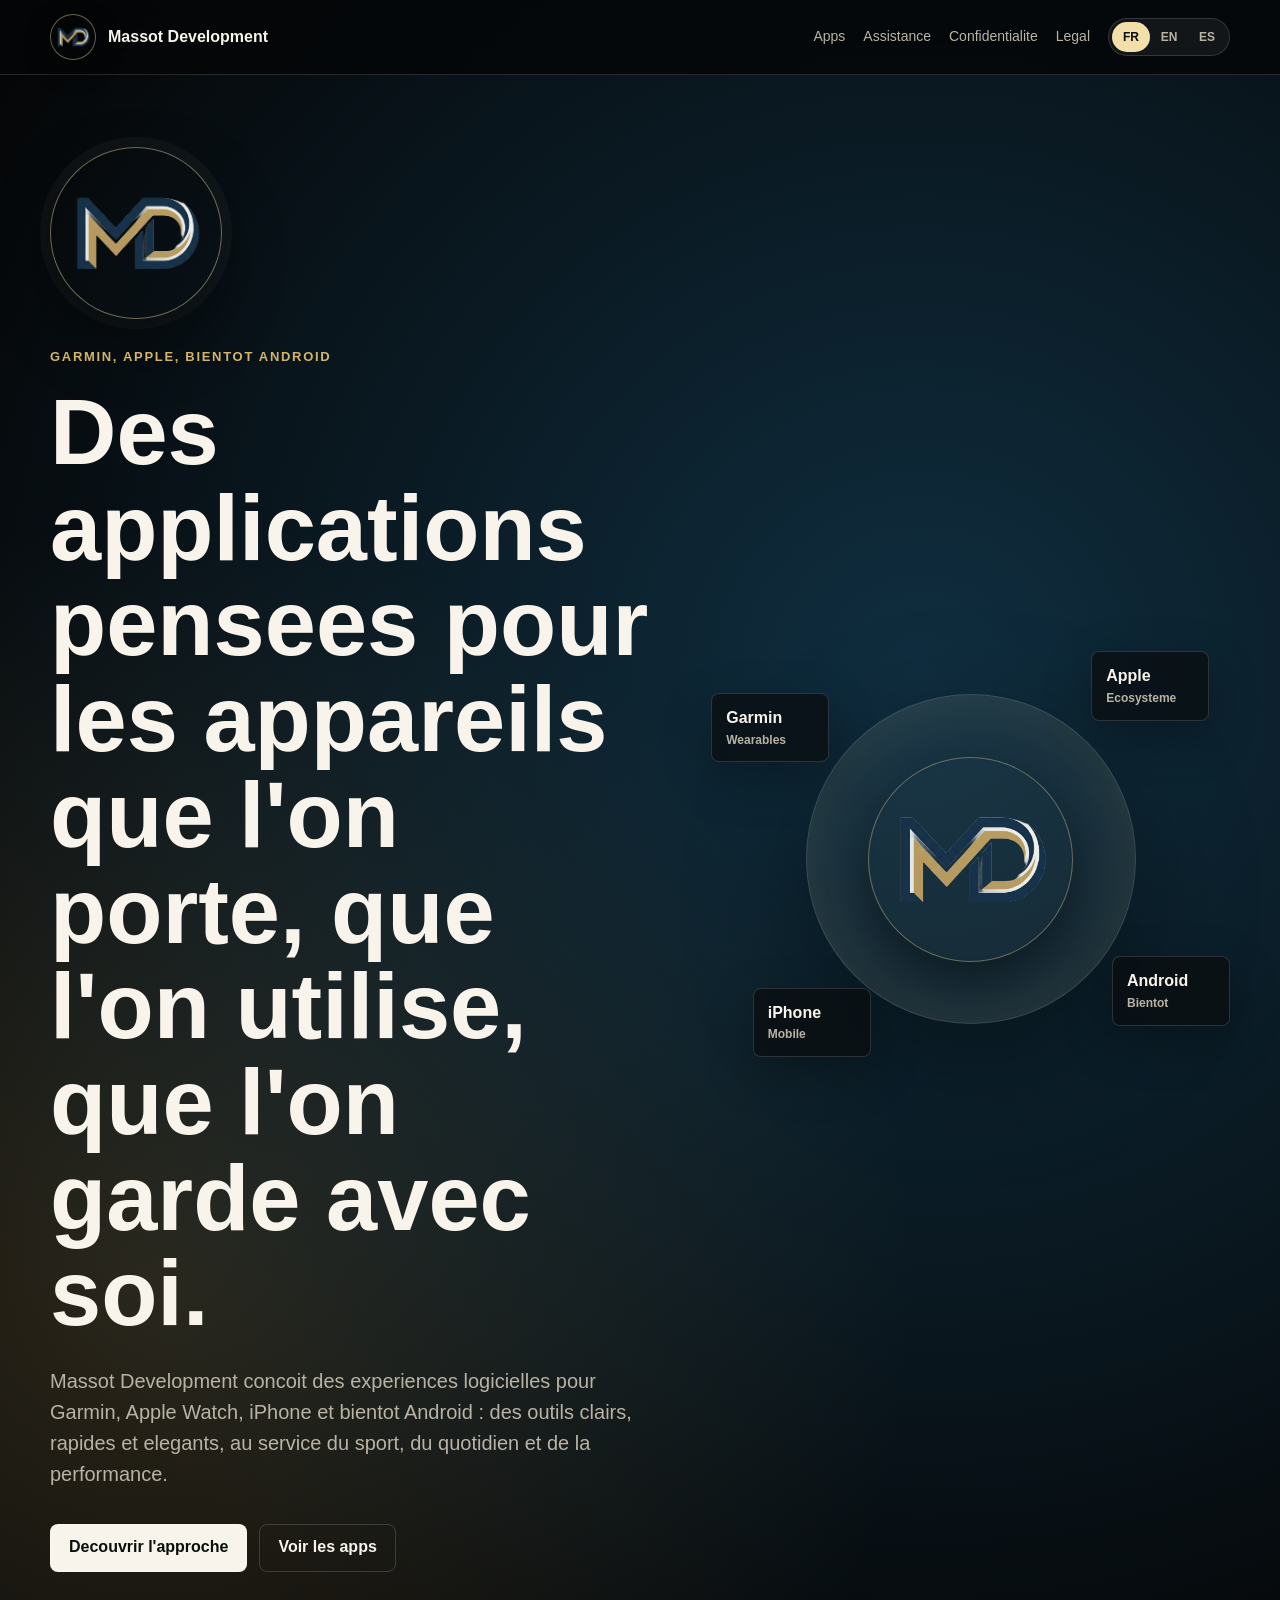
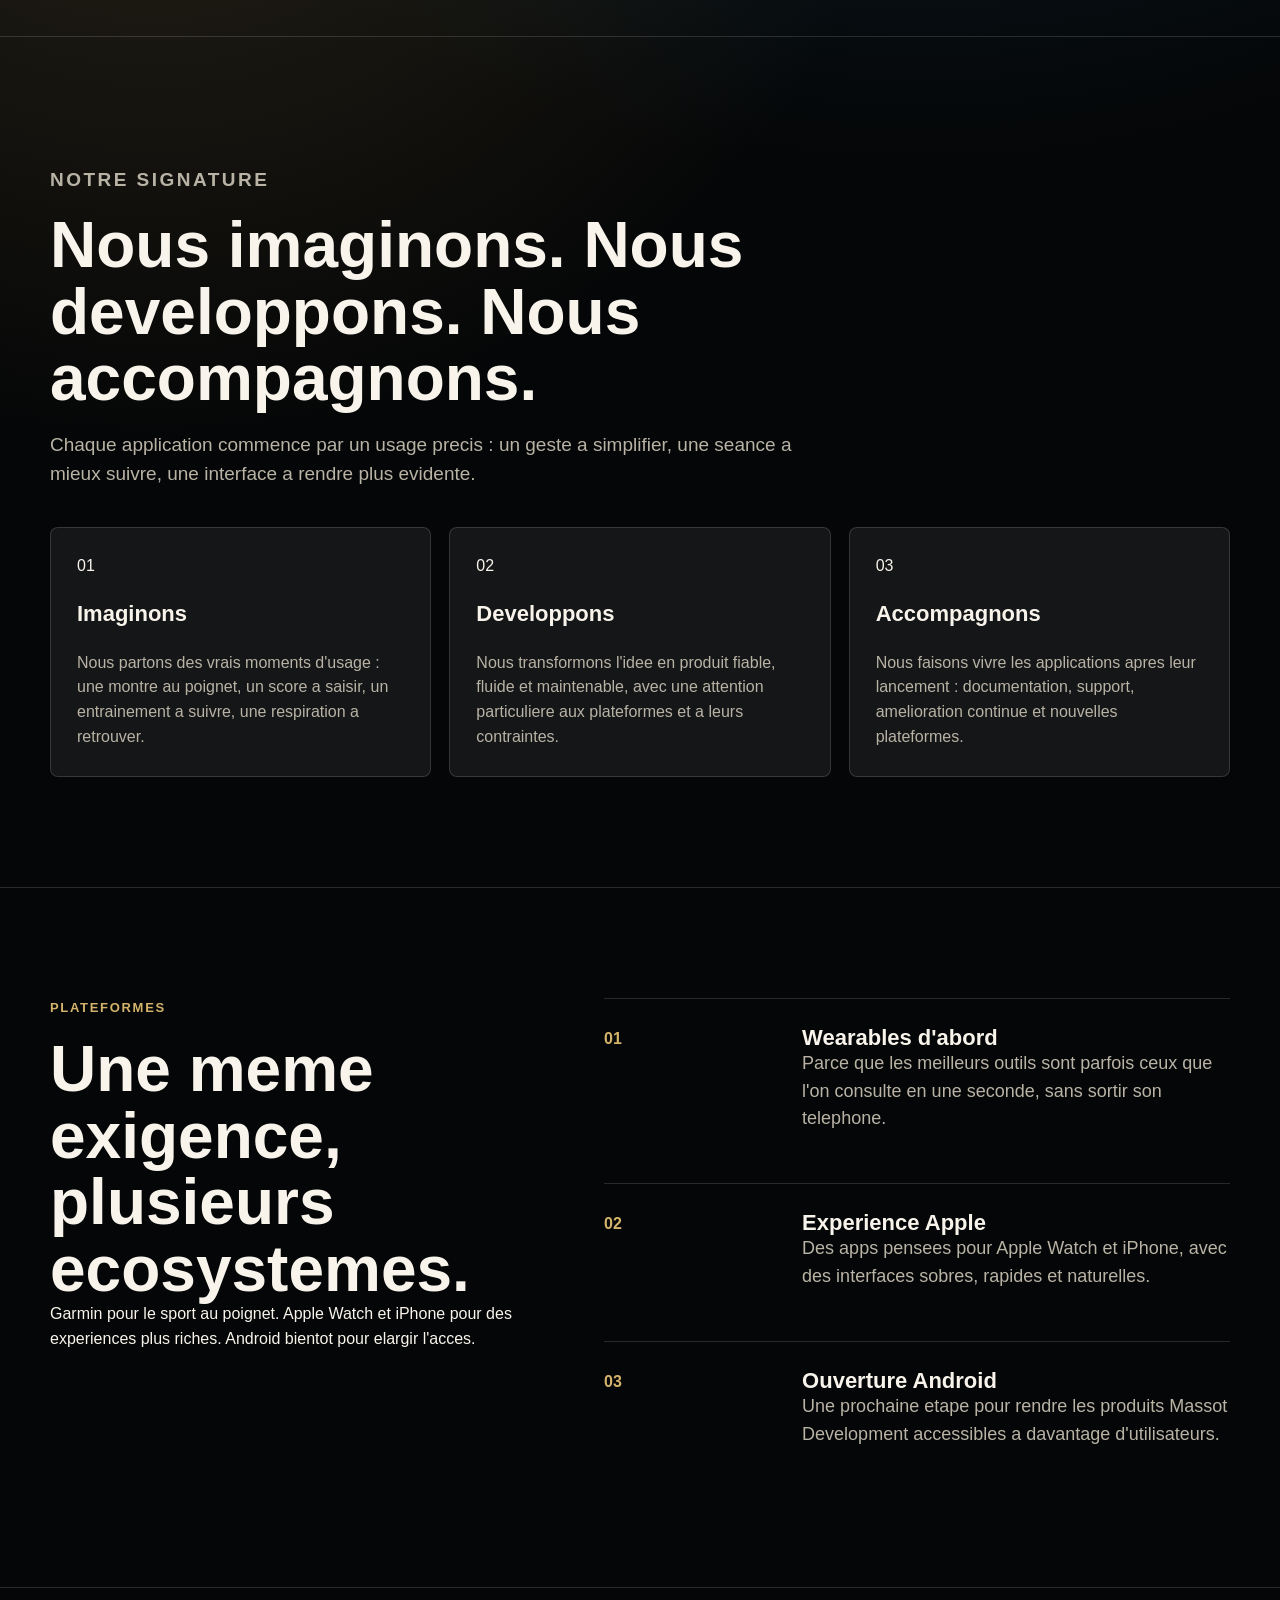
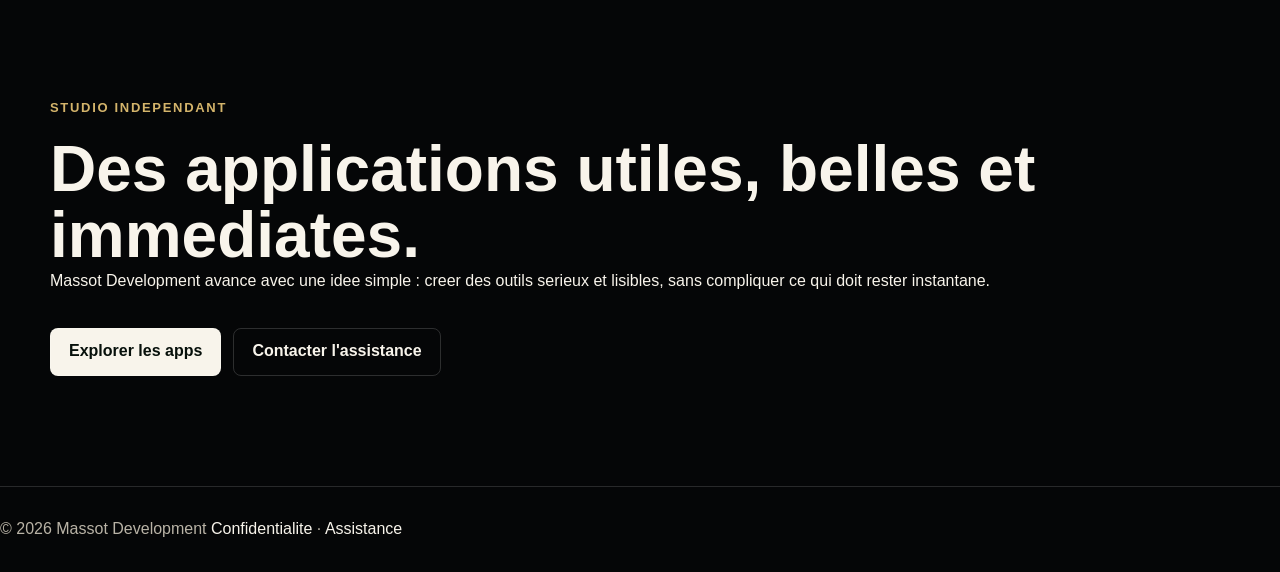
==== commit f36cfbce: "Use stable rounded site logo" ====
--- a/index.html
+++ b/index.html
@@ -6,6 +6,8 @@
   <title>Massot Development</title>
   <meta name="description" content="Massot Development concoit des applications pour Garmin, Apple Watch, iPhone et bientot Android.">
   <link rel="stylesheet" href="/styles.css">
+  <link rel="icon" type="image/png" href="/assets/logo-site.png">
+  <link rel="apple-touch-icon" href="/assets/logo-site.png">
 </head>
 <body>
   <div class="page">
@@ -148,7 +150,7 @@
         platformsLead: "Garmin pour le sport au poignet. Apple Watch et iPhone pour des experiences plus riches. Android bientot pour elargir l'acces.",
         flow1Title: "Wearables d'abord", flow1Text: "Parce que les meilleurs outils sont parfois ceux que l'on consulte en une seconde, sans sortir son telephone.",
         flow2Title: 'Experience Apple', flow2Text: 'Des apps pensees pour Apple Watch et iPhone, avec des interfaces sobres, rapides et naturelles.',
-        flow3Title: 'Ouverture Android', flow3Text: 'Une prochaine etape pour rendre les produits Massot Development accessibles a davantage d\'utilisateurs.',
+        flow3Title: 'Ouverture Android', flow3Text: "Une prochaine etape pour rendre les produits Massot Development accessibles a davantage d'utilisateurs.",
         ctaKicker: 'Studio independant', ctaTitle: 'Des applications utiles, belles et immediates.',
         ctaLead: 'Massot Development avance avec une idee simple : creer des outils serieux et lisibles, sans compliquer ce qui doit rester instantane.',
         ctaApps: 'Explorer les apps', ctaSupport: "Contacter l'assistance", footerPrivacy: 'Confidentialite', footerSupport: 'Assistance'
--- a/styles.css
+++ b/styles.css
@@ -12,7 +12,7 @@
   --blue: #103552;
   --blue-soft: #1a5574;
   --radius: 8px;
-  --logo: url("[data-uri]");
+  --logo: url("/assets/logo-site.png");
 }
 * { box-sizing: border-box; }
 html { scroll-behavior: smooth; }
@@ -30,7 +30,7 @@
 .header { position: sticky; top: 0; z-index: 20; border-bottom: 1px solid var(--line); background: rgba(5, 6, 7, .78); backdrop-filter: blur(18px); }
 .nav { width: min(1180px, calc(100% - 32px)); margin: 0 auto; min-height: 74px; display: flex; align-items: center; justify-content: space-between; gap: 22px; }
 .brand { display: inline-flex; align-items: center; gap: 12px; font-weight: 800; letter-spacing: 0; }
-.brand-mark { width: 58px; height: 38px; display: block; flex: 0 0 auto; overflow: hidden; color: transparent; font-size: 0; background: var(--logo) center / contain no-repeat; filter: drop-shadow(0 8px 18px rgba(0,0,0,.45)); }
+.brand-mark { width: 46px; height: 46px; display: block; flex: 0 0 auto; overflow: hidden; color: transparent; font-size: 0; border: 1px solid rgba(242,223,170,.42); border-radius: 50%; background: var(--logo) center / cover no-repeat; box-shadow: 0 10px 26px rgba(0,0,0,.38); }
 .nav-links { display: flex; align-items: center; gap: 18px; color: var(--muted); font-size: 14px; }
 .nav-links a:hover, .nav-links a[aria-current="page"] { color: var(--text); }
 .lang-switch { display: inline-flex; padding: 3px; border: 1px solid var(--line); border-radius: 999px; background: rgba(255,255,255,.06); }
@@ -38,7 +38,8 @@
 .lang-switch button.is-active { color: #07100b; background: var(--gold-soft); }
 .shell { width: min(1180px, calc(100% - 32px)); margin: 0 auto; }
 .hero { min-height: calc(100vh - 74px); display: grid; grid-template-columns: minmax(0, 1.05fr) minmax(320px, .9fr); align-items: center; gap: 56px; padding: 72px 0 64px; }
-.hero-logo { width: min(250px, 58vw); height: auto; display: block; margin-bottom: 28px; filter: drop-shadow(0 28px 54px rgba(0,0,0,.55)); }
+.hero > div:first-child::before { content: ""; width: min(170px, 44vw); aspect-ratio: 1; display: block; margin-bottom: 28px; border: 1px solid rgba(242,223,170,.44); border-radius: 50%; background: var(--logo) center / cover no-repeat; box-shadow: 0 26px 62px rgba(0,0,0,.46), 0 0 0 10px rgba(255,255,255,.035); }
+.hero-logo { width: min(250px, 58vw); height: auto; display: block; margin-bottom: 28px; border-radius: 50%; filter: drop-shadow(0 28px 54px rgba(0,0,0,.55)); }
 .kicker { color: var(--gold); font-size: 13px; font-weight: 800; letter-spacing: .13em; text-transform: uppercase; margin-bottom: 18px; }
 h1, h2, h3 { line-height: 1.04; margin: 0; letter-spacing: 0; }
 h1 { max-width: 850px; font-size: clamp(44px, 8vw, 92px); }
@@ -50,7 +51,7 @@
 .button.secondary { background: transparent; color: var(--text); }
 .orbit { position: relative; min-height: 520px; display: grid; place-items: center; perspective: 1000px; }
 .orbit-core { width: min(330px, 76vw); aspect-ratio: 1; border: 1px solid var(--line); border-radius: 50%; display: grid; place-items: center; background: rgba(255,255,255,.045); box-shadow: inset 0 0 70px rgba(212,180,107,.12), 0 40px 120px rgba(0,0,0,.38); animation: float 6s ease-in-out infinite; }
-.orbit-core::before { content: ""; width: 58%; aspect-ratio: 1; background: var(--logo) center / contain no-repeat; filter: drop-shadow(0 18px 30px rgba(0,0,0,.45)); }
+.orbit-core::before { content: ""; width: 62%; aspect-ratio: 1; border: 1px solid rgba(242,223,170,.36); border-radius: 50%; background: var(--logo) center / cover no-repeat; box-shadow: 0 18px 42px rgba(0,0,0,.36); }
 .platform-chip { position: absolute; min-width: 118px; padding: 12px 14px; border: 1px solid var(--line); border-radius: 8px; background: rgba(10,14,17,.76); box-shadow: 0 16px 48px rgba(0,0,0,.28); color: var(--text); font-weight: 800; }
 .platform-chip span { display: block; color: var(--muted); font-size: 12px; font-weight: 600; }
 .chip-garmin { left: 0; top: 18%; }
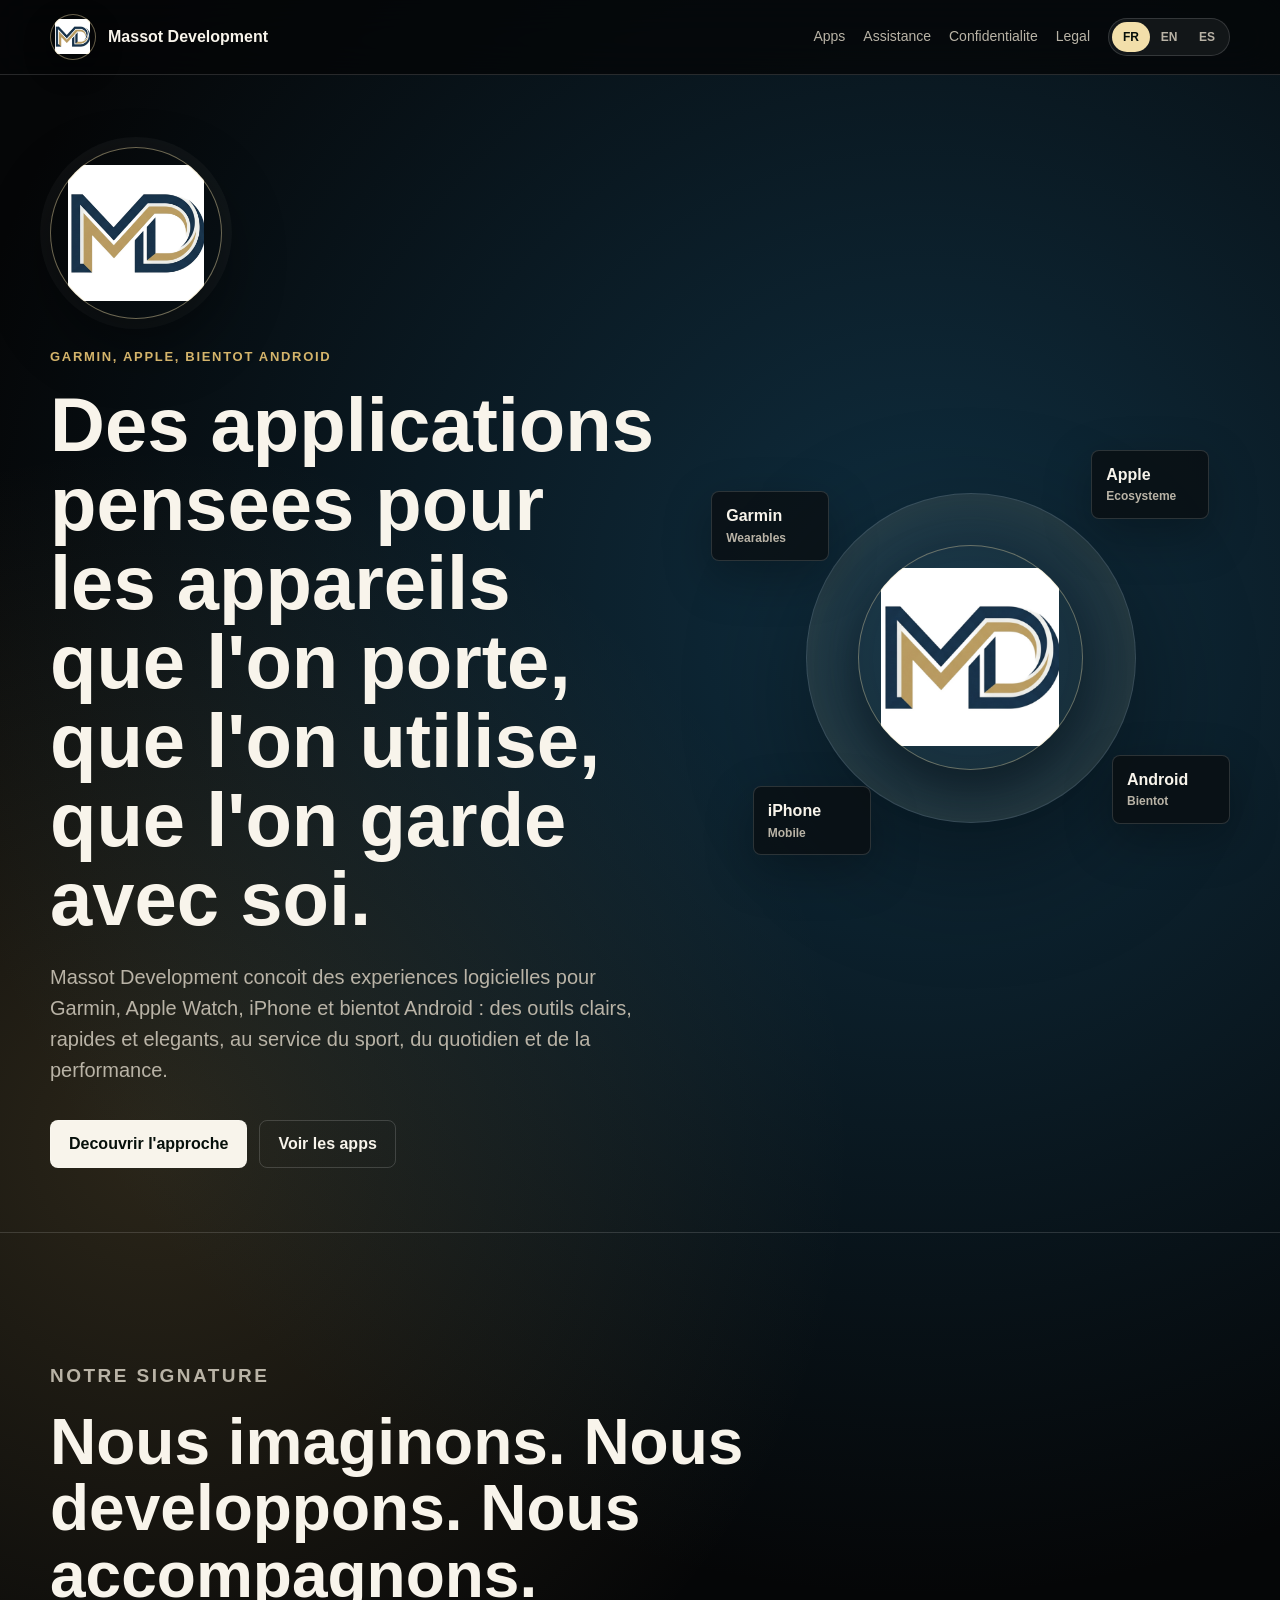
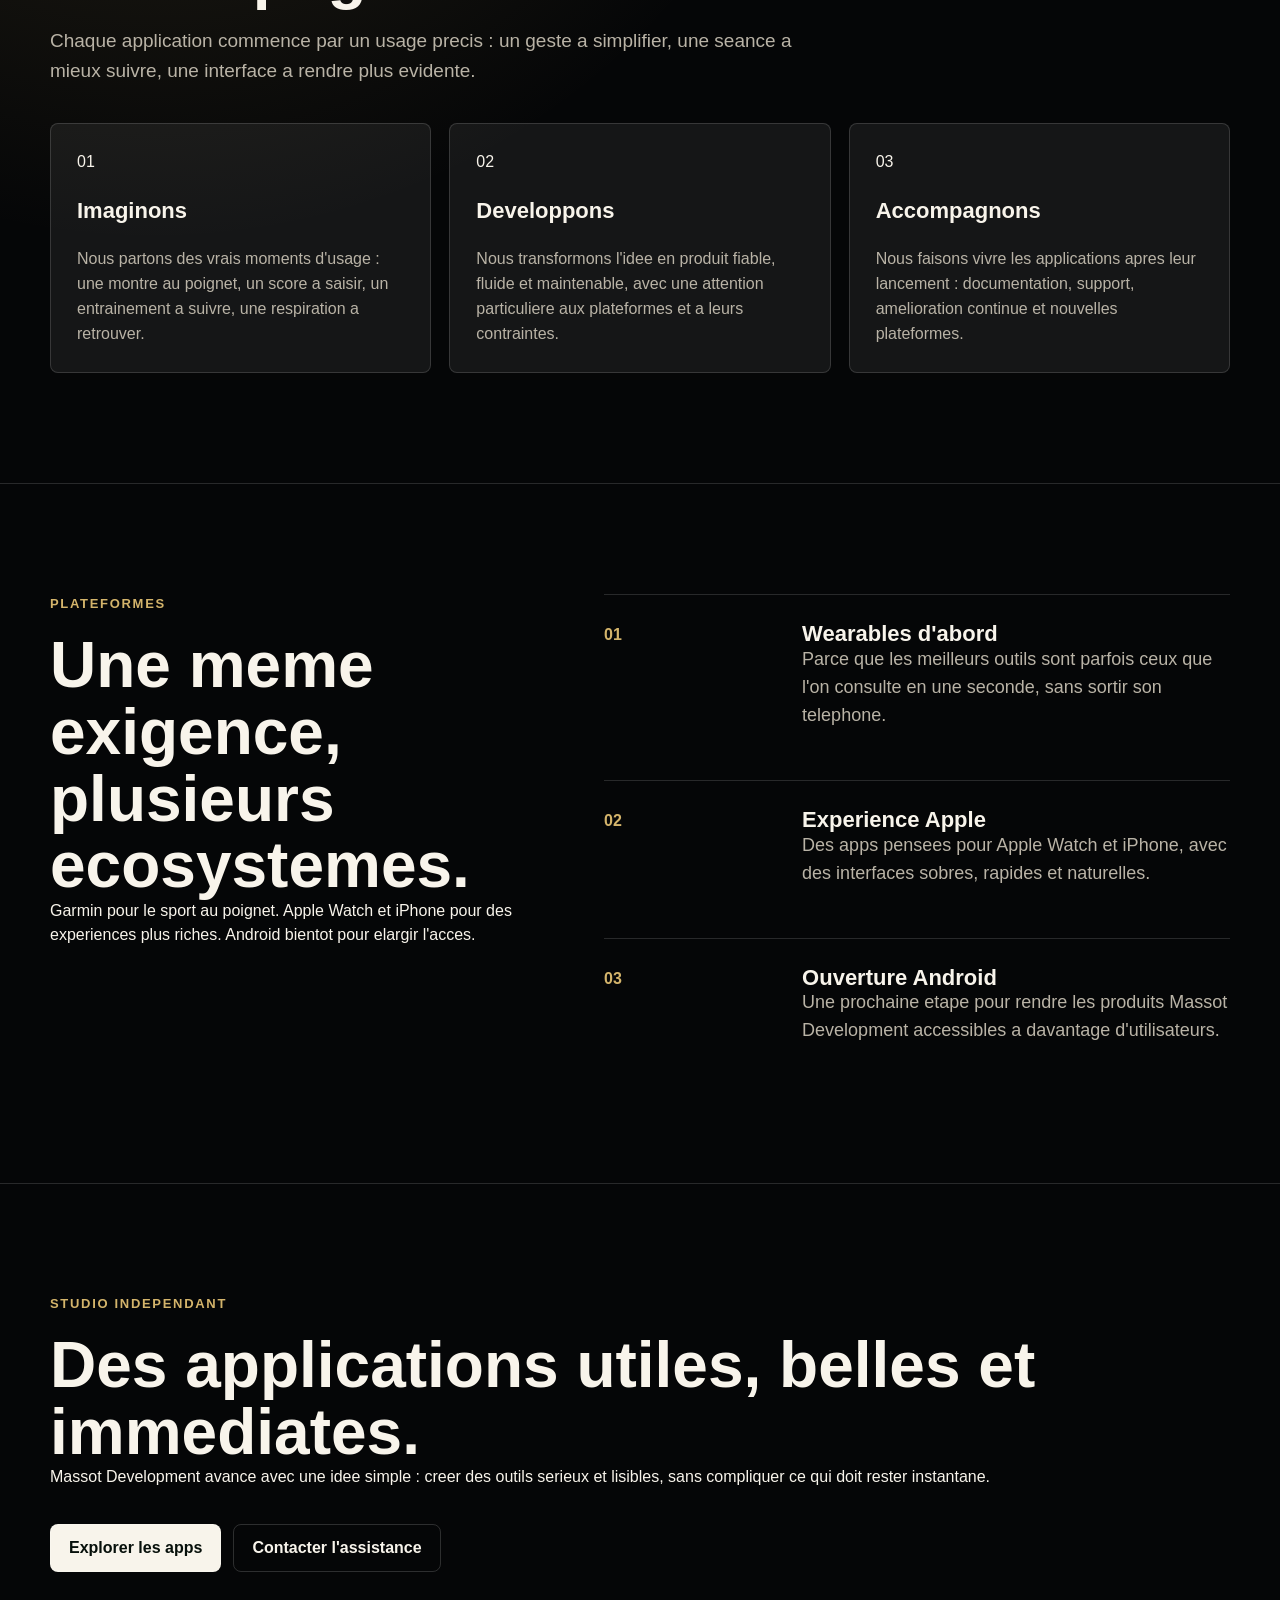
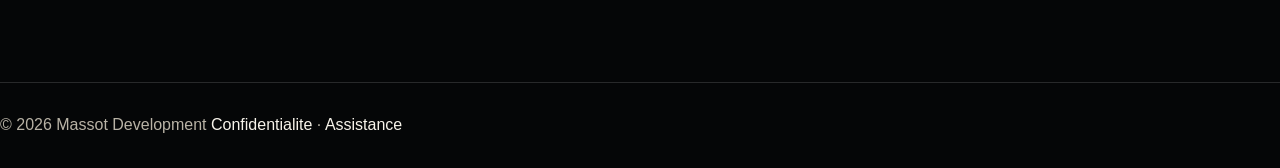
==== commit 77f19ebf: "Fix site logo rendering" ====
--- a/index.html
+++ b/index.html
@@ -6,8 +6,8 @@
   <title>Massot Development</title>
   <meta name="description" content="Massot Development concoit des applications pour Garmin, Apple Watch, iPhone et bientot Android.">
   <link rel="stylesheet" href="/styles.css">
-  <link rel="icon" type="image/png" href="/assets/logo-site.png">
-  <link rel="apple-touch-icon" href="/assets/logo-site.png">
+  <link rel="icon" type="image/jpeg" href="/assets/logo-site.jpg?v=2">
+  <link rel="apple-touch-icon" href="/assets/logo-site.jpg?v=2">
 </head>
 <body>
   <div class="page">
--- a/styles.css
+++ b/styles.css
@@ -12,7 +12,7 @@
   --blue: #103552;
   --blue-soft: #1a5574;
   --radius: 8px;
-  --logo: url("/assets/logo-site.png");
+  --logo: url("/assets/logo-site.jpg?v=2");
 }
 * { box-sizing: border-box; }
 html { scroll-behavior: smooth; }
@@ -30,7 +30,7 @@
 .header { position: sticky; top: 0; z-index: 20; border-bottom: 1px solid var(--line); background: rgba(5, 6, 7, .78); backdrop-filter: blur(18px); }
 .nav { width: min(1180px, calc(100% - 32px)); margin: 0 auto; min-height: 74px; display: flex; align-items: center; justify-content: space-between; gap: 22px; }
 .brand { display: inline-flex; align-items: center; gap: 12px; font-weight: 800; letter-spacing: 0; }
-.brand-mark { width: 46px; height: 46px; display: block; flex: 0 0 auto; overflow: hidden; color: transparent; font-size: 0; border: 1px solid rgba(242,223,170,.42); border-radius: 50%; background: var(--logo) center / cover no-repeat; box-shadow: 0 10px 26px rgba(0,0,0,.38); }
+.brand-mark { width: 46px; height: 46px; display: block; flex: 0 0 auto; overflow: hidden; color: transparent; font-size: 0; border: 1px solid rgba(242,223,170,.42); border-radius: 50%; background: var(--logo) center / 80% no-repeat; box-shadow: 0 10px 26px rgba(0,0,0,.38); }
 .nav-links { display: flex; align-items: center; gap: 18px; color: var(--muted); font-size: 14px; }
 .nav-links a:hover, .nav-links a[aria-current="page"] { color: var(--text); }
 .lang-switch { display: inline-flex; padding: 3px; border: 1px solid var(--line); border-radius: 999px; background: rgba(255,255,255,.06); }
@@ -38,11 +38,11 @@
 .lang-switch button.is-active { color: #07100b; background: var(--gold-soft); }
 .shell { width: min(1180px, calc(100% - 32px)); margin: 0 auto; }
 .hero { min-height: calc(100vh - 74px); display: grid; grid-template-columns: minmax(0, 1.05fr) minmax(320px, .9fr); align-items: center; gap: 56px; padding: 72px 0 64px; }
-.hero > div:first-child::before { content: ""; width: min(170px, 44vw); aspect-ratio: 1; display: block; margin-bottom: 28px; border: 1px solid rgba(242,223,170,.44); border-radius: 50%; background: var(--logo) center / cover no-repeat; box-shadow: 0 26px 62px rgba(0,0,0,.46), 0 0 0 10px rgba(255,255,255,.035); }
+.hero > div:first-child::before { content: ""; width: min(170px, 44vw); aspect-ratio: 1; display: block; margin-bottom: 28px; border: 1px solid rgba(242,223,170,.44); border-radius: 50%; background: var(--logo) center / 80% no-repeat; box-shadow: 0 26px 62px rgba(0,0,0,.46), 0 0 0 10px rgba(255,255,255,.035); }
 .hero-logo { width: min(250px, 58vw); height: auto; display: block; margin-bottom: 28px; border-radius: 50%; filter: drop-shadow(0 28px 54px rgba(0,0,0,.55)); }
 .kicker { color: var(--gold); font-size: 13px; font-weight: 800; letter-spacing: .13em; text-transform: uppercase; margin-bottom: 18px; }
 h1, h2, h3 { line-height: 1.04; margin: 0; letter-spacing: 0; }
-h1 { max-width: 850px; font-size: clamp(44px, 8vw, 92px); }
+h1 { max-width: 850px; font-size: clamp(38px, 6.4vw, 76px); }
 h2 { font-size: clamp(34px, 5vw, 64px); }
 h3 { font-size: 22px; }
 .lead { max-width: 690px; margin-top: 24px; color: var(--muted); font-size: 20px; }
@@ -51,7 +51,7 @@
 .button.secondary { background: transparent; color: var(--text); }
 .orbit { position: relative; min-height: 520px; display: grid; place-items: center; perspective: 1000px; }
 .orbit-core { width: min(330px, 76vw); aspect-ratio: 1; border: 1px solid var(--line); border-radius: 50%; display: grid; place-items: center; background: rgba(255,255,255,.045); box-shadow: inset 0 0 70px rgba(212,180,107,.12), 0 40px 120px rgba(0,0,0,.38); animation: float 6s ease-in-out infinite; }
-.orbit-core::before { content: ""; width: 62%; aspect-ratio: 1; border: 1px solid rgba(242,223,170,.36); border-radius: 50%; background: var(--logo) center / cover no-repeat; box-shadow: 0 18px 42px rgba(0,0,0,.36); }
+.orbit-core::before { content: ""; width: 68%; aspect-ratio: 1; border: 1px solid rgba(242,223,170,.36); border-radius: 50%; background: var(--logo) center / 80% no-repeat; box-shadow: 0 18px 42px rgba(0,0,0,.36); }
 .platform-chip { position: absolute; min-width: 118px; padding: 12px 14px; border: 1px solid var(--line); border-radius: 8px; background: rgba(10,14,17,.76); box-shadow: 0 16px 48px rgba(0,0,0,.28); color: var(--text); font-weight: 800; }
 .platform-chip span { display: block; color: var(--muted); font-size: 12px; font-weight: 600; }
 .chip-garmin { left: 0; top: 18%; }
@@ -93,4 +93,4 @@
 [data-reveal].is-visible { opacity: 1; transform: translateY(0); }
 @keyframes float { 0%,100% { transform: translateY(0) rotateX(0); } 50% { transform: translateY(-16px) rotateX(4deg); } }
 @media (max-width: 900px) { .hero, .two-col { grid-template-columns: 1fr; } .hero { min-height: auto; padding-top: 54px; } .orbit { min-height: 430px; } .manifesto { grid-template-columns: 1fr; } .grid { grid-template-columns: repeat(2, minmax(0, 1fr)); } .flow-row { grid-template-columns: 1fr; gap: 10px; } }
-@media (max-width: 680px) { .nav { align-items: flex-start; flex-direction: column; padding: 16px 0; gap: 14px; } .nav-links { width: 100%; overflow-x: auto; padding-bottom: 4px; } h1 { font-size: 44px; } .lead { font-size: 17px; } .section { padding: 76px 0; } .grid { grid-template-columns: 1fr; } .platform-chip { min-width: 104px; font-size: 14px; } .chip-garmin { left: 0; top: 8%; } .chip-apple { right: 0; top: 4%; } }
+@media (max-width: 680px) { .nav { align-items: flex-start; flex-direction: column; padding: 16px 0; gap: 14px; } .nav-links { width: 100%; overflow-x: auto; padding-bottom: 4px; } h1 { font-size: 38px; } .lead { font-size: 17px; } .section { padding: 76px 0; } .grid { grid-template-columns: 1fr; } .platform-chip { min-width: 104px; font-size: 14px; } .chip-garmin { left: 0; top: 8%; } .chip-apple { right: 0; top: 4%; } }
